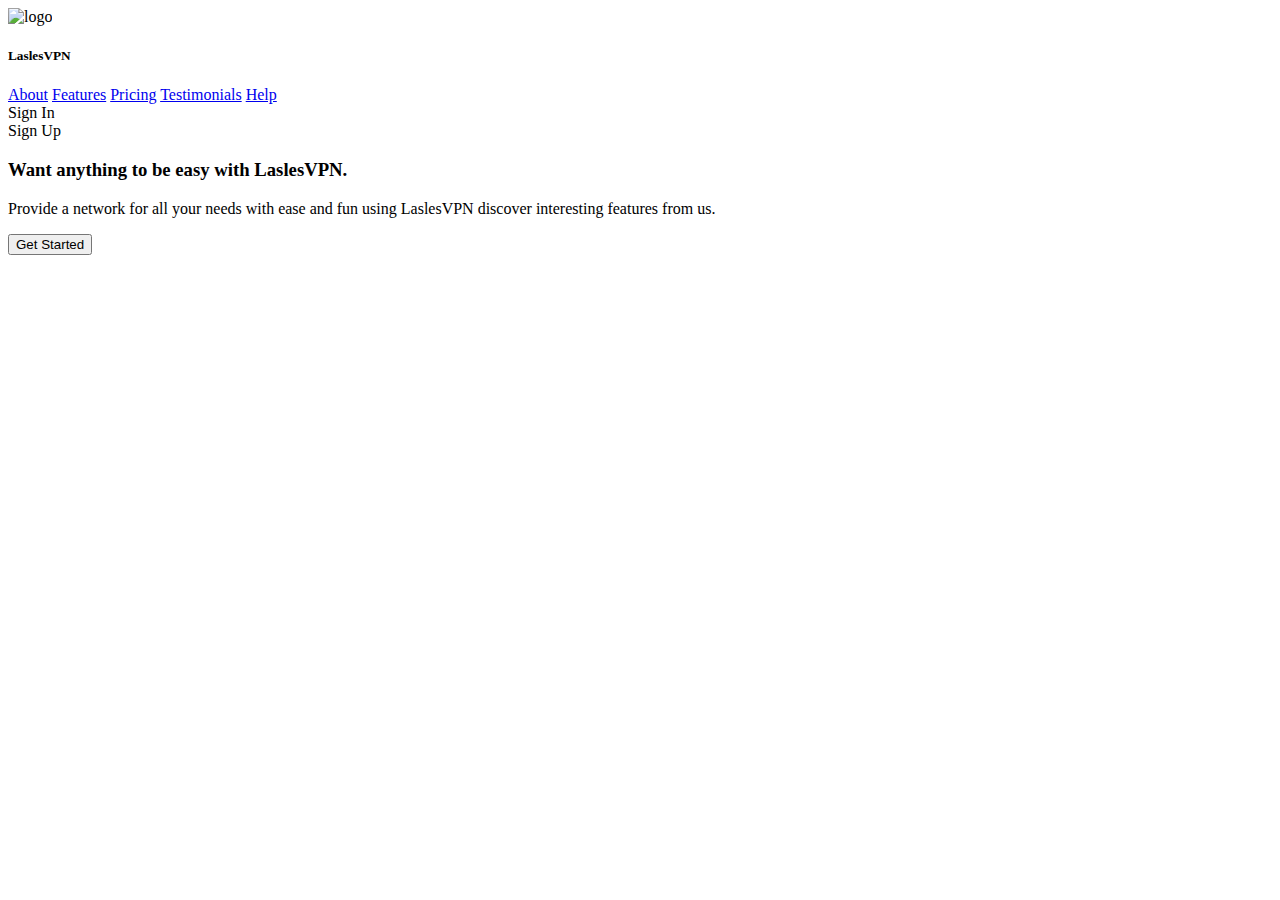
==== index.html @ 8b23b16e "l" ====
<!DOCTYPE html>
<html lang="en">
<head>
    <meta charset="UTF-8">
    <meta http-equiv="X-UA-Compatible" content="IE=edge">
    <meta name="viewport" content="width=device-width, initial-scale=1.0">
    <title>VPN LANDING</title>
    <link rel="stylesheet" href="./css/style.css">
    <link rel="shortcut icon" href="./img/logo.svg" type="image/[-icon">
</head>
<body>
    <div class="wrapper">
        <header class="header">
            <div class="logo">
                <img src="./img/logo.svg" alt="logo">
                <h5> Lasles<span>VPN</span> </h5>
            </div>
            <nav class="nav">
                <a href="#">About</a>
                <a href="#">Features</a>
                <a href="#">Pricing</a>
                <a href="#">Testimonials</a>
                <a href="#">Help</a>
            </nav>
            <div class="reg_form">
                <div class="auth sign_in">Sign In</div>
                <div class="auth sign_up">Sign Up</div>
            </div>
        </header>
    <div class="promo_wrapper">
        <div class="promo">
            <div>
            <h3 class="promo__heading">Want anything to be easy with LaslesVPN.
            </h3></div>
            <div>
            <p class="promo__content">Provide a network for all your needs with ease and fun using LaslesVPN discover interesting features from us.
            </p></div>
            <div>
            <button class="promo__btn">Get Started</button>
        </div>
    </div>
        <div class="promo__img"></div>
    </div>
    </body>
    </body>
</body>
</html>
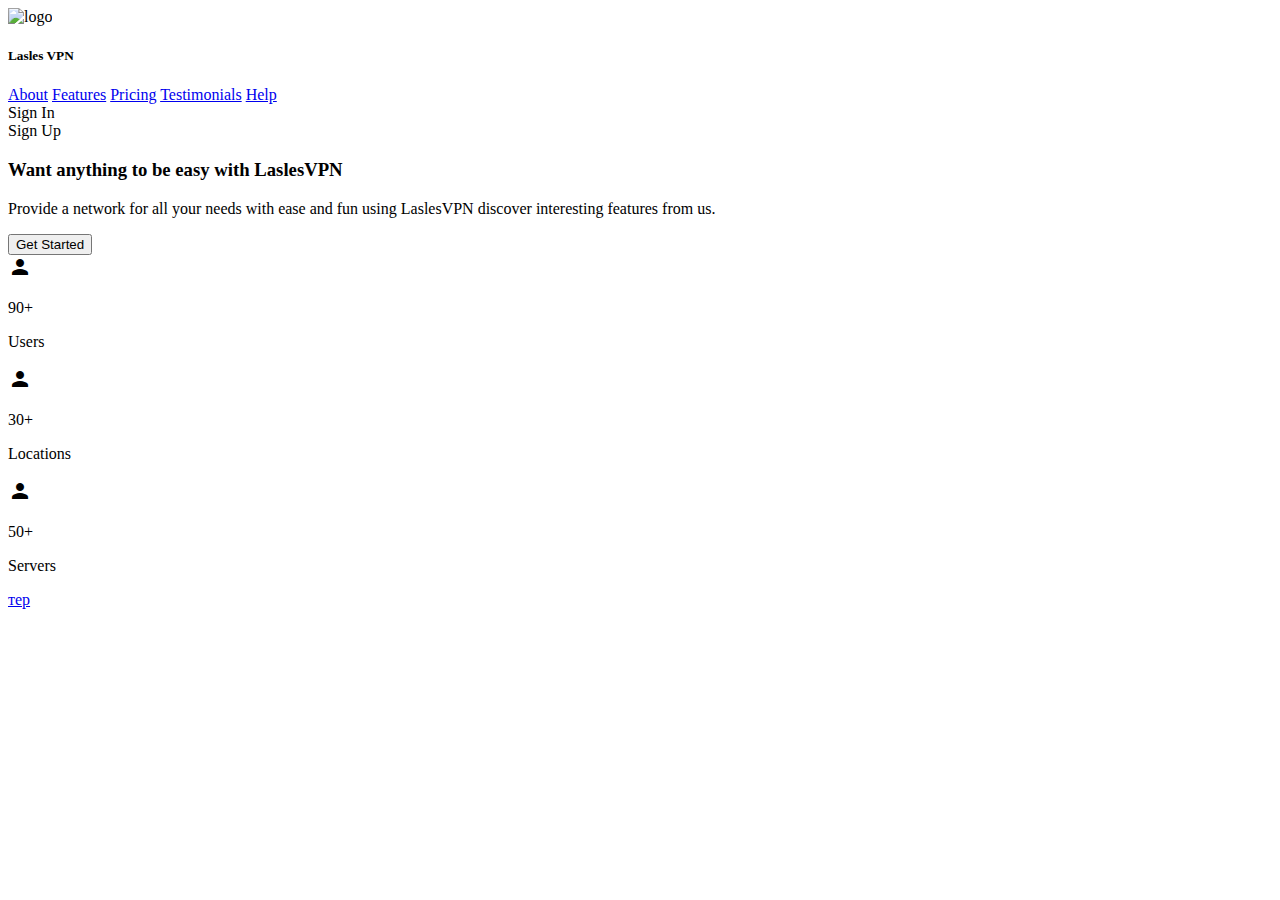
==== commit 551a4a87: "term" ====
--- a/index.html
+++ b/index.html
@@ -1,19 +1,23 @@
 <!DOCTYPE html>
 <html lang="en">
+
 <head>
     <meta charset="UTF-8">
     <meta http-equiv="X-UA-Compatible" content="IE=edge">
     <meta name="viewport" content="width=device-width, initial-scale=1.0">
     <title>VPN LANDING</title>
-    <link rel="stylesheet" href="./css/style.css">
-    <link rel="shortcut icon" href="./img/logo.svg" type="image/[-icon">
-</head>
+    <link href="https://fonts.googleapis.com/icon?family=Material+Icons"
+      rel="stylesheet">
+    <link rel="stylesheet" href="./css/styse.css">
+    <link rel="shortcut icon" href="./img/Logo.svg" type="image/x-icon">
+ </head>
+
 <body>
     <div class="wrapper">
         <header class="header">
             <div class="logo">
-                <img src="./img/logo.svg" alt="logo">
-                <h5> Lasles<span>VPN</span> </h5>
+            <img src="./img/Logo.svg" alt="logo">
+            <h5>Lasles <span>VPN</span></h5>
             </div>
             <nav class="nav">
                 <a href="#">About</a>
@@ -27,21 +31,57 @@
                 <div class="auth sign_up">Sign Up</div>
             </div>
         </header>
+    </div>
     <div class="promo_wrapper">
         <div class="promo">
             <div>
-            <h3 class="promo__heading">Want anything to be easy with LaslesVPN.
-            </h3></div>
+            <h3 class="promo__heading">Want anything to be easy with <span></span>LaslesVPN</span></h3></div>
             <div>
-            <p class="promo__content">Provide a network for all your needs with ease and fun using LaslesVPN discover interesting features from us.
-            </p></div>
-            <div>
-            <button class="promo__btn">Get Started</button>
+            <p class="promo__content">
+                Provide a network for all your needs with ease and fun using LaslesVPN discover interesting features from us.
+            </p>
         </div>
-    </div>
-        <div class="promo__img"></div>
-    </div>
-    </body>
-    </body>
+        <div>
+           <button class="promo__btn">Get Started</button></div>
+            </div>
+            <div class="promo__img"></div></div>
+        </div>
+        </div>
+
+        <div class="advant">
+            <div class="advant__part">
+        <div class="advant__img">
+        <span class="material-icons">person</span></div>
+                    <div class="advant__wrap">
+                    <p class="advant__wrap__count">90+</p>
+                        <p class="advant__wrap__info">Users</p>
+                    </div>
+                </div> 
+                
+            <div class="advant__part">
+        <div class="advant__img">
+        <span class="material-icons">person</span></div>
+                    <div class="advant__wrap">
+                    <p class="advant__wrap__count">30+</p>
+                        <p class="advant__wrap__info">Locations</p>
+                    </div>
+                </div> 
+                
+            <div class="advant__part">
+        <div class="advant__img">
+        <span class="material-icons">person</span></div>
+                    <div class="advant__wrap">
+                    <p class="advant__wrap__count">50+</p>
+                        <p class="advant__wrap__info">Servers</p>
+                    </div>
+                </div> 
+                
+                
+
+            </div>
+         </div>
+         <a href="https://www.microsoft.com/ru-ru/p/windows-terminal/9n0dx20hk701?ranMID=46131&ranEAID=a1LgFw09t88&ranSiteID=a1LgFw09t88-5DbuuJr0oC6lF66L6I46oQ&epi=a1LgFw09t88-5DbuuJr0oC6lF66L6I46oQ&irgwc=1&OCID=AID2200057_aff_7806_1243925&tduid=%28ir__1ke9hicwa0kf6whl2qniaboutn2xrpqjj6hglndx00%29%287806%29%281243925%29%28a1LgFw09t88-5DbuuJr0oC6lF66L6I46oQ%29%28%29&irclickid=_1ke9hicwa0kf6whl2qniaboutn2xrpqjj6hglndx00&activetab=pivot:overviewtab">тер</a>
+
 </body>
+
 </html>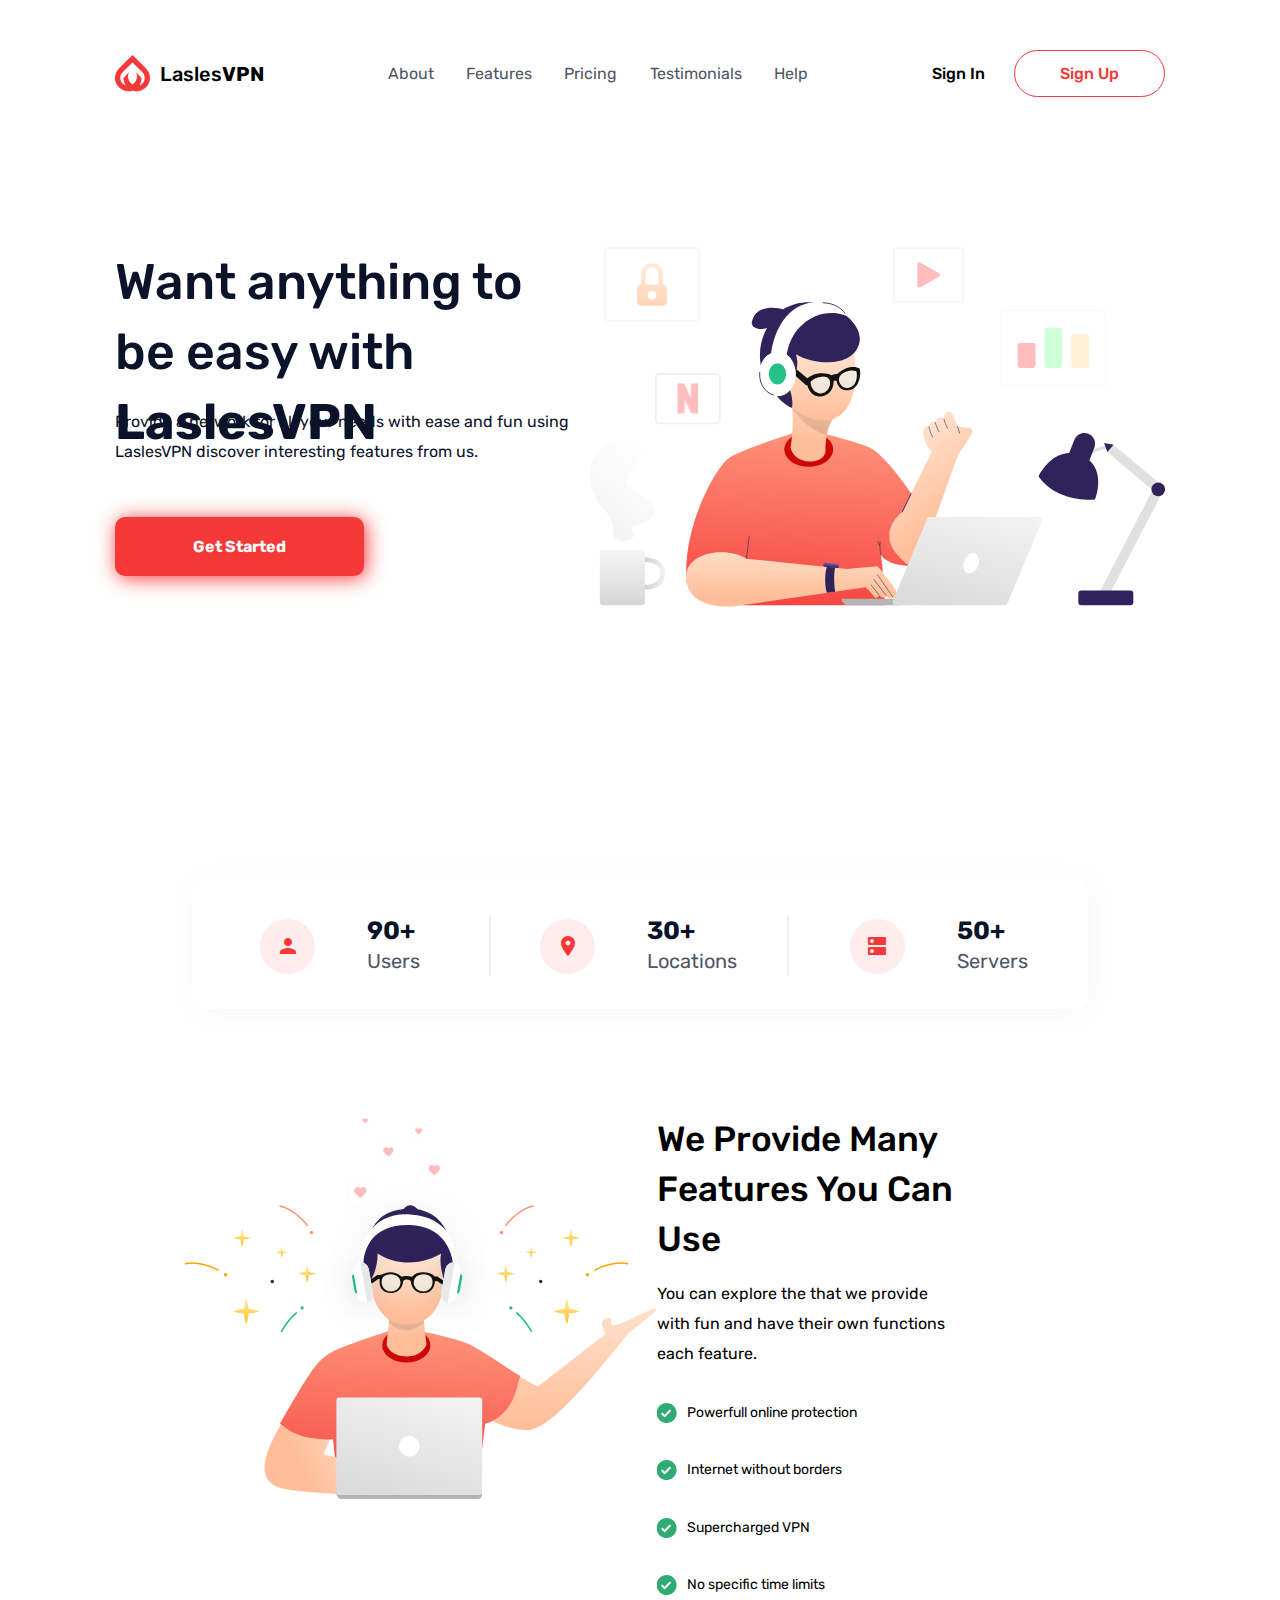
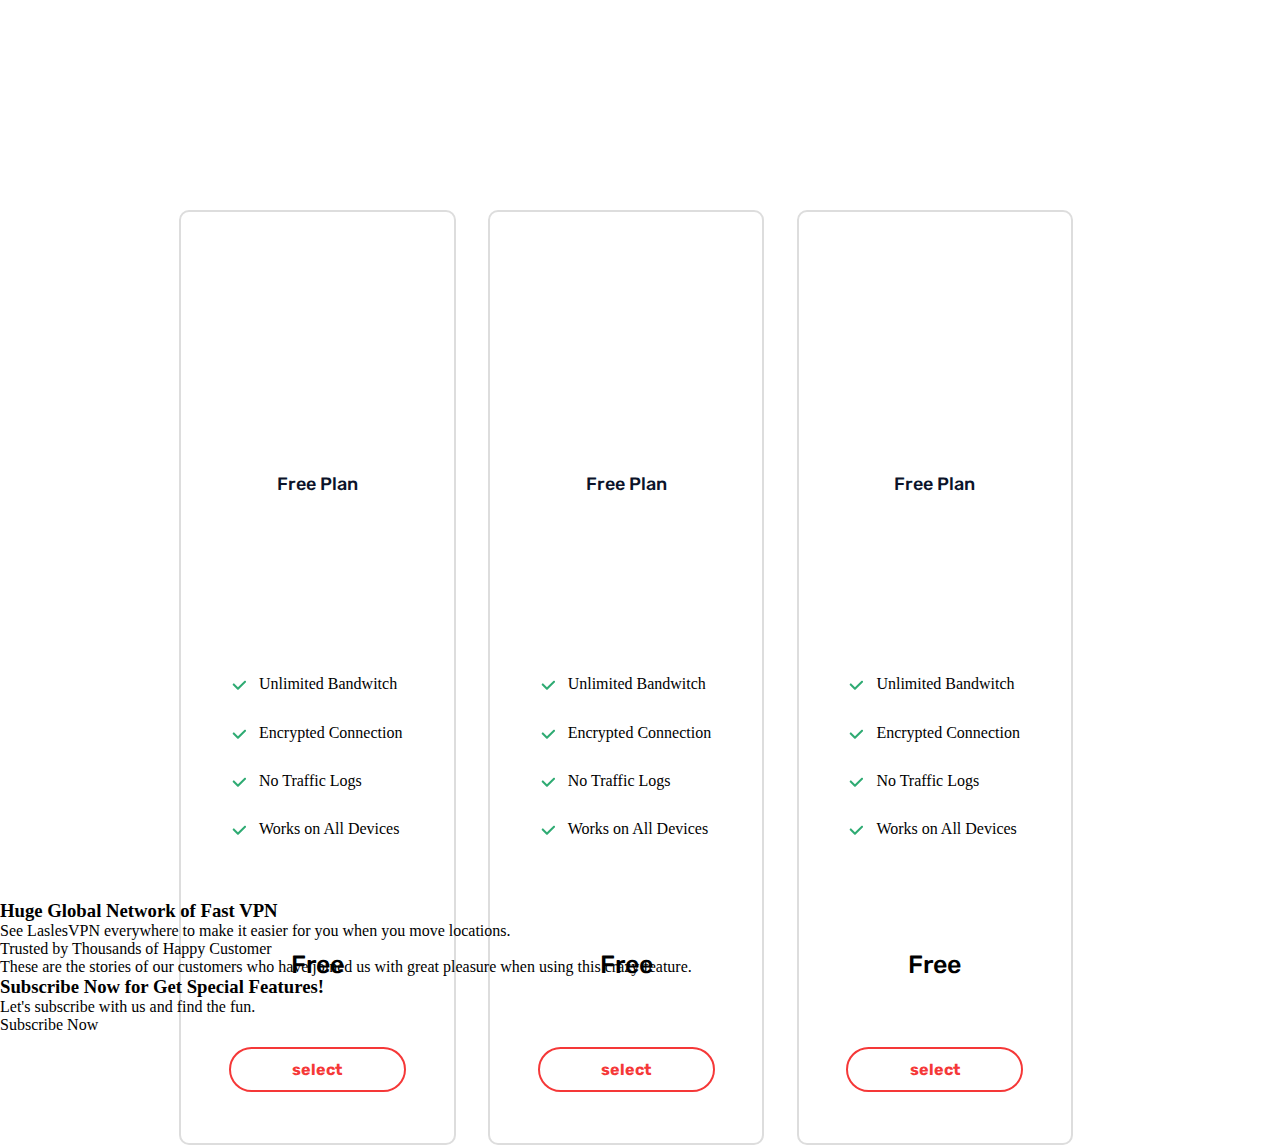
==== commit 99aedadb: "merge" ====
--- a/index.html
+++ b/index.html
@@ -1,23 +1,21 @@
 <!DOCTYPE html>
 <html lang="en">
-
 <head>
     <meta charset="UTF-8">
     <meta http-equiv="X-UA-Compatible" content="IE=edge">
     <meta name="viewport" content="width=device-width, initial-scale=1.0">
     <title>VPN LANDING</title>
+    <link rel="stylesheet" href="./css/style.css">
     <link href="https://fonts.googleapis.com/icon?family=Material+Icons"
-      rel="stylesheet">
-    <link rel="stylesheet" href="./css/styse.css">
-    <link rel="shortcut icon" href="./img/Logo.svg" type="image/x-icon">
- </head>
-
+    rel="stylesheet">
+    <link rel="shortcut icon" href="./img/logo.svg" type="image/x-icon">
+</head>
 <body>
     <div class="wrapper">
         <header class="header">
             <div class="logo">
-            <img src="./img/Logo.svg" alt="logo">
-            <h5>Lasles <span>VPN</span></h5>
+                <img src="./img/logo.svg" alt="logo">
+                <h5> Lasles<span>VPN</span> </h5>
             </div>
             <nav class="nav">
                 <a href="#">About</a>
@@ -34,54 +32,126 @@
     </div>
     <div class="promo_wrapper">
         <div class="promo">
-            <div>
-            <h3 class="promo__heading">Want anything to be easy with <span></span>LaslesVPN</span></h3></div>
-            <div>
+        <div>
+            <h3 class="promo__heading">Want anything to be easy with <span>LaslesVPN </span> </h3>
+        </div>
+        <div>
             <p class="promo__content">
                 Provide a network for all your needs with ease and fun using LaslesVPN discover interesting features from us.
             </p>
         </div>
         <div>
-           <button class="promo__btn">Get Started</button></div>
-            </div>
-            <div class="promo__img"></div></div>
+            <button class="promo__btn">Get Started</button>
         </div>
         </div>
+        <div class="promo__img"></div>
+    </div>
+    <div class="advant">
+        <div class="advant__part">
+            <div class="advant__img">
+                <span class="material-icons">person</span>            
+            </div>
+            <div class="advant_wrap">
+                <p class="advant_wrap__count">90+</p>
+                <p class="advant_wrap__info">Users</p>
+            </div>
+        </div>
+        <div class="advant__part">
+            <div class="advant__img">
+                <span class="material-icons">place</span>            
+            </div>
+            <div class="advant_wrap">
+                <p class="advant_wrap__count">30+</p>
+                <p class="advant_wrap__info">Locations</p>
+            </div>
+        </div>
+        <div class="advant__part">
+            <div class="advant__img">
+                <span class="material-icons">dns</span>            
+            </div>
+            <div class="advant_wrap">
+                <p class="advant_wrap__count">50+</p>
+                <p class="advant_wrap__info">Servers</p>
+            </div>
+        </div>
+    </div>
+    <div class="promo_second">
+        <div class="promo_second__img"></div>
+        <div class="promo_second__wrap">
+            <h3 class="promo_second__h3">We Provide Many Features You Can Use</h3>
+            <p class="promo_second__content">You can explore the   that we provide with fun and have their own functions each feature.</p>
+            <ul class="promo_second__list">
+                <li>Powerfull online protection</li>
+                <li>Internet without borders</li>
+                <li>Supercharged VPN</li>
+                <li>No specific time limits</li>
+            </ul>
+        </div>
+    </div>
+    <div class="plans_wrapper">
+        <div class="plans">
+            <div class="plans__img"></div>
+            <div class="plans__h5">Free Plan</div>
+            <ul class="plans__ul">
+                <li> Unlimited Bandwitch</li>
+                <li> Encrypted Connection </li>
+                <li> No Traffic Logs </li>
+                <li> Works on All Devices </li>
+            </ul>
+            <div class="plans__p">Free</div>
+            <button class="plans__btn">select</button>
+        </div>
+        <div class="plans">
+            <div class="plans__img"></div>
+            <div class="plans__h5">Free Plan</div>
+            <ul class="plans__ul">
+                <li> Unlimited Bandwitch</li>
+                <li> Encrypted Connection </li>
+                <li> No Traffic Logs </li>
+                <li> Works on All Devices </li>
+            </ul>
+            <div class="plans__p">Free</div>
+            <button class="plans__btn">select</button>
+        </div>
+        <div class="plans">
+            <div class="plans__img"></div>
+            <div class="plans__h5">Free Plan</div>
+            <ul class="plans__ul">
+                <li> Unlimited Bandwitch</li>
+                <li> Encrypted Connection </li>
+                <li> No Traffic Logs </li>
+                <li> Works on All Devices </li>
+            </ul>
+            <div class="plans__p">Free</div>
+            <button class="plans__btn">select</button>
+        </div>
+    </div>
+    <div class="global">
+        <h3 class="global__h3">Huge Global Network of Fast VPN</h3>
+        <p class="global__p">See <span>LaslesVPN</span>  everywhere to make it easier for you when you move locations.</p>
+    </div>
+    <div class="map"></div>
+    <div class="social">
+        <div class="social__img netflix"></div>
+        <div class="social__img reddit"></div>
+        <div class="social__img amazon"></div>
+        <div class="social__img discord"></div>
+        <div class="social__img spotify"></div>
+    </div>
+    <div class="global">
+        <div class="global__h3">Trusted by Thousands of Happy Customer</div>
+        <div class="global__p">These are the stories of our customers who have joined us with great pleasure when using this crazy feature.</div>
+    </div>
+    <div class="promo3">
+        <h3 class="promo__h3">Subscribe Now for Get Special Features!</h3>
+        <span class="promo3__span">Let's subscribe with us and find the fun.</span>
+        <div class="button promo3__btn">Subscribe Now</div>
+    </div>
+</body>
+</html>
 
-        <div class="advant">
-            <div class="advant__part">
-        <div class="advant__img">
-        <span class="material-icons">person</span></div>
-                    <div class="advant__wrap">
-                    <p class="advant__wrap__count">90+</p>
-                        <p class="advant__wrap__info">Users</p>
-                    </div>
-                </div> 
-                
-            <div class="advant__part">
-        <div class="advant__img">
-        <span class="material-icons">person</span></div>
-                    <div class="advant__wrap">
-                    <p class="advant__wrap__count">30+</p>
-                        <p class="advant__wrap__info">Locations</p>
-                    </div>
-                </div> 
-                
-            <div class="advant__part">
-        <div class="advant__img">
-        <span class="material-icons">person</span></div>
-                    <div class="advant__wrap">
-                    <p class="advant__wrap__count">50+</p>
-                        <p class="advant__wrap__info">Servers</p>
-                    </div>
-                </div> 
-                
-                
 
-            </div>
-         </div>
-         <a href="https://www.microsoft.com/ru-ru/p/windows-terminal/9n0dx20hk701?ranMID=46131&ranEAID=a1LgFw09t88&ranSiteID=a1LgFw09t88-5DbuuJr0oC6lF66L6I46oQ&epi=a1LgFw09t88-5DbuuJr0oC6lF66L6I46oQ&irgwc=1&OCID=AID2200057_aff_7806_1243925&tduid=%28ir__1ke9hicwa0kf6whl2qniaboutn2xrpqjj6hglndx00%29%287806%29%281243925%29%28a1LgFw09t88-5DbuuJr0oC6lF66L6I46oQ%29%28%29&irclickid=_1ke9hicwa0kf6whl2qniaboutn2xrpqjj6hglndx00&activetab=pivot:overviewtab">тер</a>
 
-</body>
 
-</html>+
+
--- a/css/style.css
+++ b/css/style.css
@@ -0,0 +1,8 @@
+@import url("https://fonts.googleapis.com/css2?family=Rubik:wght@400;500;700&display=swap");
+@import url("reset.css");
+@import url("variables.css");
+@import url("header.css");
+@import url("promo.css");
+@import url("advant.css");
+@import url("promo2.css");
+@import url("plans.css");
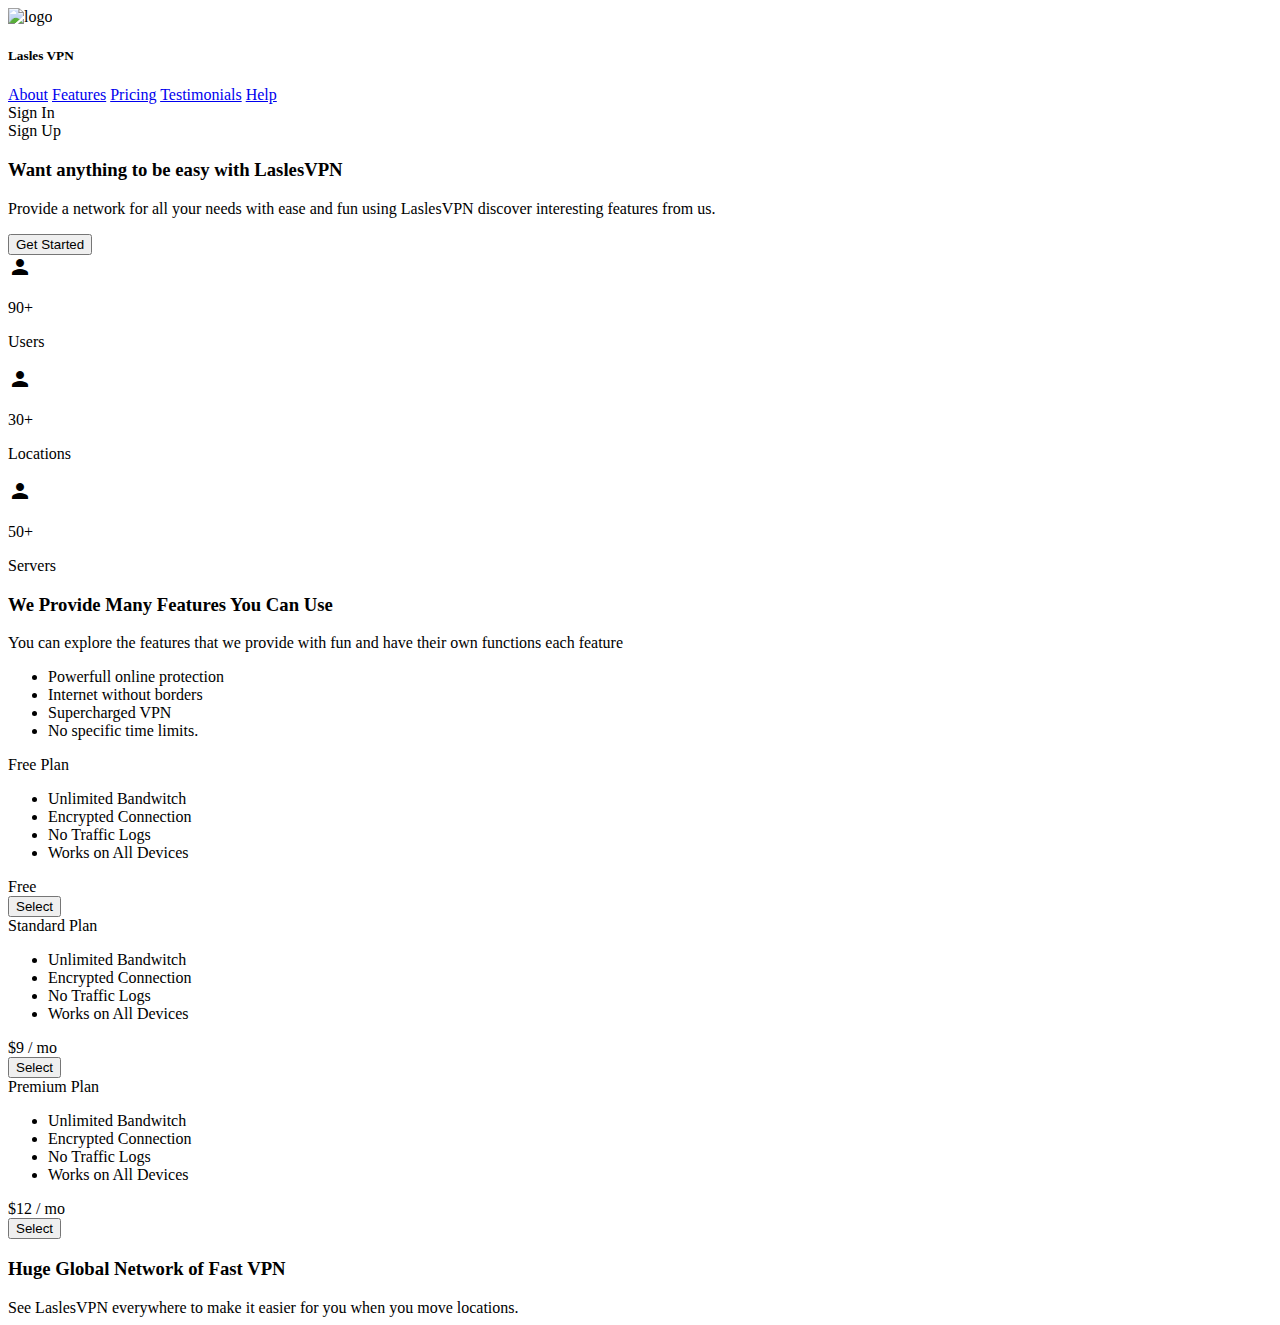
==== commit c4cc261e: "GLOBAL" ====
--- a/index.html
+++ b/index.html
@@ -1,21 +1,22 @@
 <!DOCTYPE html>
 <html lang="en">
+
 <head>
     <meta charset="UTF-8">
     <meta http-equiv="X-UA-Compatible" content="IE=edge">
     <meta name="viewport" content="width=device-width, initial-scale=1.0">
     <title>VPN LANDING</title>
-    <link rel="stylesheet" href="./css/style.css">
-    <link href="https://fonts.googleapis.com/icon?family=Material+Icons"
-    rel="stylesheet">
-    <link rel="shortcut icon" href="./img/logo.svg" type="image/x-icon">
+    <link href="https://fonts.googleapis.com/icon?family=Material+Icons" rel="stylesheet">
+    <link rel="stylesheet" href="./css/styse.css">
+    <link rel="shortcut icon" href="./img/Logo.svg" type="image/x-icon">
 </head>
+
 <body>
     <div class="wrapper">
         <header class="header">
             <div class="logo">
-                <img src="./img/logo.svg" alt="logo">
-                <h5> Lasles<span>VPN</span> </h5>
+                <img src="./img/Logo.svg" alt="logo">
+                <h5>Lasles <span>VPN</span></h5>
             </div>
             <nav class="nav">
                 <a href="#">About</a>
@@ -32,105 +33,140 @@
     </div>
     <div class="promo_wrapper">
         <div class="promo">
-        <div>
-            <h3 class="promo__heading">Want anything to be easy with <span>LaslesVPN </span> </h3>
-        </div>
-        <div>
-            <p class="promo__content">
-                Provide a network for all your needs with ease and fun using LaslesVPN discover interesting features from us.
-            </p>
-        </div>
-        <div>
-            <button class="promo__btn">Get Started</button>
-        </div>
+            <div>
+                <h3 class="promo__heading">Want anything to be easy with <span></span>LaslesVPN</span></h3>
+            </div>
+            <div>
+                <p class="promo__content">
+                    Provide a network for all your needs with ease and fun using LaslesVPN discover interesting features
+                    from us.
+                </p>
+            </div>
+            <div>
+                <button class="promo__btn">Get Started</button>
+            </div>
         </div>
         <div class="promo__img"></div>
     </div>
+    </div>
+    </div>
+
     <div class="advant">
         <div class="advant__part">
             <div class="advant__img">
-                <span class="material-icons">person</span>            
+                <span class="material-icons">person</span>
             </div>
-            <div class="advant_wrap">
-                <p class="advant_wrap__count">90+</p>
-                <p class="advant_wrap__info">Users</p>
+            <div class="advant__wrap">
+                <p class="advant__wrap__count">90+</p>
+                <p class="advant__wrap__info">Users</p>
             </div>
         </div>
+
         <div class="advant__part">
             <div class="advant__img">
-                <span class="material-icons">place</span>            
+                <span class="material-icons">person</span>
             </div>
-            <div class="advant_wrap">
-                <p class="advant_wrap__count">30+</p>
-                <p class="advant_wrap__info">Locations</p>
+            <div class="advant__wrap">
+                <p class="advant__wrap__count">30+</p>
+                <p class="advant__wrap__info">Locations</p>
             </div>
         </div>
+
         <div class="advant__part">
             <div class="advant__img">
-                <span class="material-icons">dns</span>            
+                <span class="material-icons">person</span>
             </div>
-            <div class="advant_wrap">
-                <p class="advant_wrap__count">50+</p>
-                <p class="advant_wrap__info">Servers</p>
+            <div class="advant__wrap">
+                <p class="advant__wrap__count">50+</p>
+                <p class="advant__wrap__info">Servers</p>
             </div>
         </div>
     </div>
+    </div>
+
     <div class="promo_second">
         <div class="promo_second__img"></div>
-        <div class="promo_second__wrap">
-            <h3 class="promo_second__h3">We Provide Many Features You Can Use</h3>
-            <p class="promo_second__content">You can explore the   that we provide with fun and have their own functions each feature.</p>
-            <ul class="promo_second__list">
-                <li>Powerfull online protection</li>
-                <li>Internet without borders</li>
-                <li>Supercharged VPN</li>
-                <li>No specific time limits</li>
-            </ul>
+            <div class="promo_second__wrap">
+                <h3 class="promo_secont__h3">We Provide Many Features You Can Use</h3>
+                <p class="promo_secont__content">You can explore the features that we provide with fun and have their
+                    own functions each feature</p>
+                <ul class="promo_secont_list">
+                    <li>Powerfull online protection</li>
+                    <li>Internet without borders</li>
+                    <li>Supercharged VPN</li>
+                    <li>No specific time limits.</li>
+                </ul>
+            </div>
         </div>
+
+
+<div class="plans_wrapper">
+    <div class="plans">
+        <div class="plans_img"></div>   
+        <div class="plans__h5">Free Plan</div> 
+        <ul class="plans__ul">
+            <li>Unlimited Bandwitch</li>
+            <li>Encrypted Connection</li>
+            <li>No Traffic Logs</li>
+            <li>Works on All Devices</li>
+        </ul>
+<div class="plans__p">Free</div>
+<button class="plans__btn">Select</button>
+        </div>
+
+
+    <div class="plans">
+        <div class="plans_img"></div>   
+        <div class="plans__h5">Standard Plan</div> 
+        <ul class="plans__ul">
+            <li>Unlimited Bandwitch</li>
+            <li>Encrypted Connection</li>
+            <li>No Traffic Logs</li>
+            <li>Works on All Devices</li>
+        </ul>
+<div class="plans__p"><span>$9</span> / mo</div>
+<button class="plans__btn">Select</button>
     </div>
-    <div class="plans_wrapper">
-        <div class="plans">
-            <div class="plans__img"></div>
-            <div class="plans__h5">Free Plan</div>
-            <ul class="plans__ul">
-                <li> Unlimited Bandwitch</li>
-                <li> Encrypted Connection </li>
-                <li> No Traffic Logs </li>
-                <li> Works on All Devices </li>
-            </ul>
-            <div class="plans__p">Free</div>
-            <button class="plans__btn">select</button>
-        </div>
-        <div class="plans">
-            <div class="plans__img"></div>
-            <div class="plans__h5">Free Plan</div>
-            <ul class="plans__ul">
-                <li> Unlimited Bandwitch</li>
-                <li> Encrypted Connection </li>
-                <li> No Traffic Logs </li>
-                <li> Works on All Devices </li>
-            </ul>
-            <div class="plans__p">Free</div>
-            <button class="plans__btn">select</button>
-        </div>
-        <div class="plans">
-            <div class="plans__img"></div>
-            <div class="plans__h5">Free Plan</div>
-            <ul class="plans__ul">
-                <li> Unlimited Bandwitch</li>
-                <li> Encrypted Connection </li>
-                <li> No Traffic Logs </li>
-                <li> Works on All Devices </li>
-            </ul>
-            <div class="plans__p">Free</div>
-            <button class="plans__btn">select</button>
-        </div>
+
+    <div class="plans">
+        <div class="plans_img"></div>   
+        <div class="plans__h5">Premium Plan</div> 
+        <ul class="plans__ul">
+            <li>Unlimited Bandwitch</li>
+            <li>Encrypted Connection</li>
+            <li>No Traffic Logs</li>
+            <li>Works on All Devices</li>
+        </ul>
+<div class="plans__p"><span>$12</span> / mo</div>
+<button class="plans__btn__premium">Select</button>
     </div>
-    <div class="global">
-        <h3 class="global__h3">Huge Global Network of Fast VPN</h3>
-        <p class="global__p">See <span>LaslesVPN</span>  everywhere to make it easier for you when you move locations.</p>
+</div>
+<!-- TODO start -->
+<div class="global">
+    <h3 class="global__h3">Huge Global Network of Fast VPN</h3>
+    <div class="global__p">See <span>LaslesVPN</span> everywhere to make it easier for you when you move locations.</div> 
+</div>
+<!-- TODO FINISH -->
+<!-- <div class="map"></div>
+
+<div class="social">
+    <social__img netflix></social__img>
+    <social__img reddit></social__img>
+    <social__img amazon></social__img>
+    <social__img diccord></social__img>
+    <social__img spotify></social__img>
+</div>
+
+
+<div class="global">
+        <div class="global__h3">Huge Global Network of Fast VPN</div>
+        <div class="global__p">See <span>LaslesVPN</span>  everywhere to make it easier for you when you move locations.</p>
     </div>
-    <div class="map"></div>
+</div> -->
+
+
+
+    <!-- <div class="map"></div>
     <div class="social">
         <div class="social__img netflix"></div>
         <div class="social__img reddit"></div>
@@ -146,7 +182,7 @@
         <h3 class="promo__h3">Subscribe Now for Get Special Features!</h3>
         <span class="promo3__span">Let's subscribe with us and find the fun.</span>
         <div class="button promo3__btn">Subscribe Now</div>
-    </div>
+    </div> -->
 </body>
 </html>
 
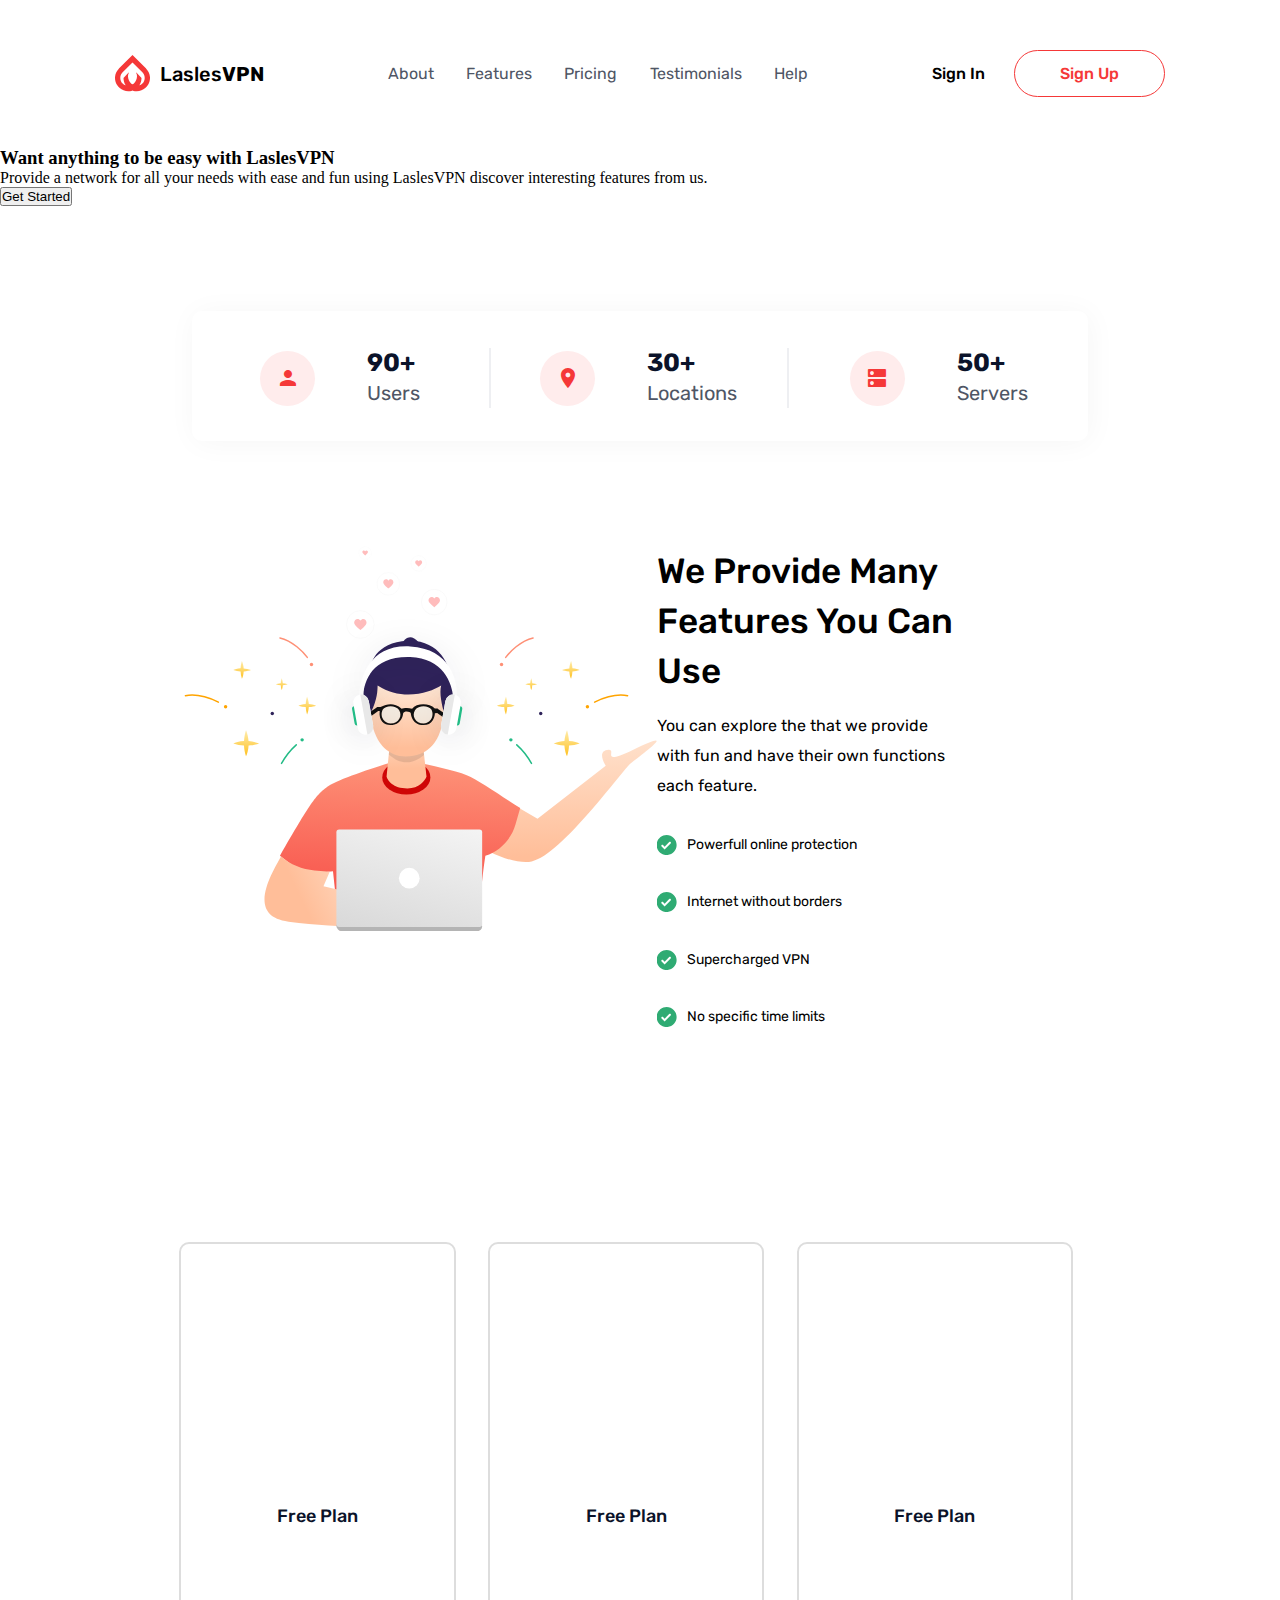
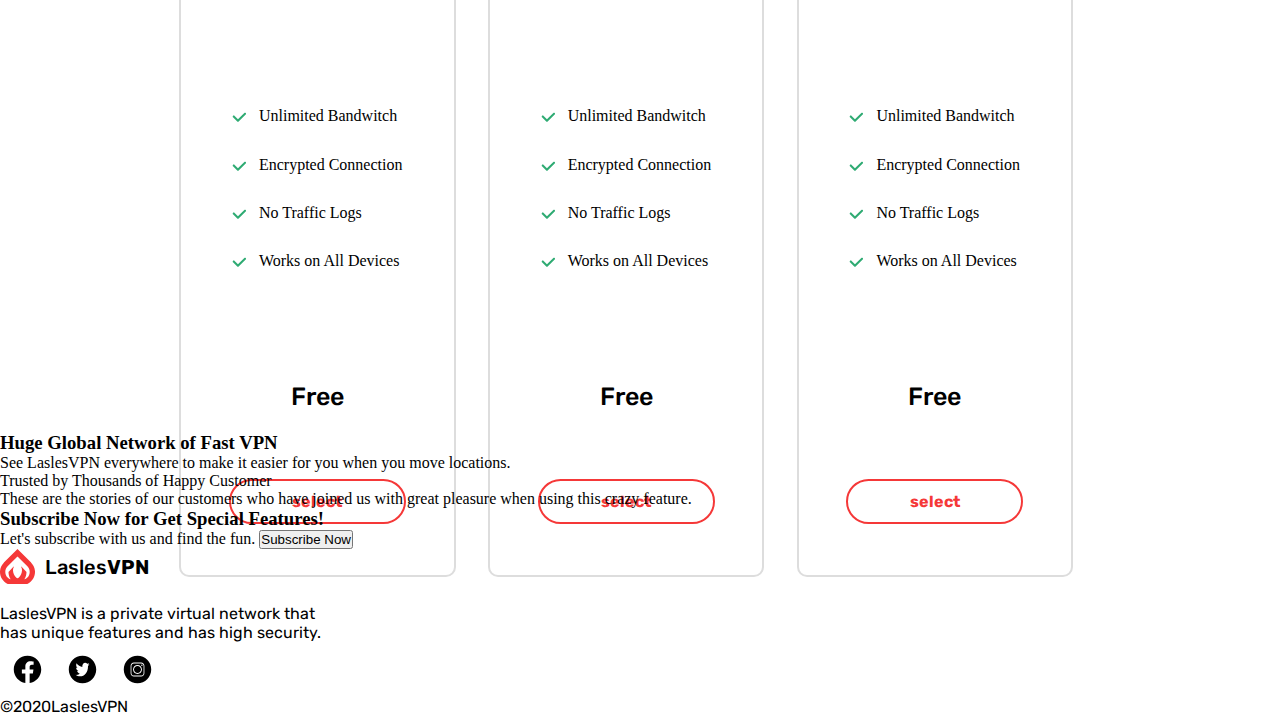
==== commit 57c8852e: "add footer" ====
--- a/index.html
+++ b/index.html
@@ -6,17 +6,17 @@
     <meta http-equiv="X-UA-Compatible" content="IE=edge">
     <meta name="viewport" content="width=device-width, initial-scale=1.0">
     <title>VPN LANDING</title>
+    <link rel="stylesheet" href="./css/style.css">
     <link href="https://fonts.googleapis.com/icon?family=Material+Icons" rel="stylesheet">
-    <link rel="stylesheet" href="./css/styse.css">
-    <link rel="shortcut icon" href="./img/Logo.svg" type="image/x-icon">
+    <link rel="shortcut icon" href="./img/logo.svg" type="image/x-icon">
 </head>
 
 <body>
     <div class="wrapper">
         <header class="header">
             <div class="logo">
-                <img src="./img/Logo.svg" alt="logo">
-                <h5>Lasles <span>VPN</span></h5>
+                <img src="./img/logo.svg" alt="logo">
+                <h5> Lasles<span>VPN</span> </h5>
             </div>
             <nav class="nav">
                 <a href="#">About</a>
@@ -34,12 +34,11 @@
     <div class="promo_wrapper">
         <div class="promo">
             <div>
-                <h3 class="promo__heading">Want anything to be easy with <span></span>LaslesVPN</span></h3>
+                <h3 class="promo__heading">Want anything to be easy with <span>LaslesVPN </span> </h3>
             </div>
             <div>
                 <p class="promo__content">
-                    Provide a network for all your needs with ease and fun using LaslesVPN discover interesting features
-                    from us.
+                    Provide a network for all your needs with ease and fun using LaslesVPN discover interesting features from us.
                 </p>
             </div>
             <div>
@@ -48,125 +47,92 @@
         </div>
         <div class="promo__img"></div>
     </div>
-    </div>
-    </div>
-
     <div class="advant">
         <div class="advant__part">
             <div class="advant__img">
                 <span class="material-icons">person</span>
             </div>
-            <div class="advant__wrap">
-                <p class="advant__wrap__count">90+</p>
-                <p class="advant__wrap__info">Users</p>
+            <div class="advant_wrap">
+                <p class="advant_wrap__count">90+</p>
+                <p class="advant_wrap__info">Users</p>
             </div>
         </div>
-
         <div class="advant__part">
             <div class="advant__img">
-                <span class="material-icons">person</span>
+                <span class="material-icons">place</span>
             </div>
-            <div class="advant__wrap">
-                <p class="advant__wrap__count">30+</p>
-                <p class="advant__wrap__info">Locations</p>
+            <div class="advant_wrap">
+                <p class="advant_wrap__count">30+</p>
+                <p class="advant_wrap__info">Locations</p>
             </div>
         </div>
-
         <div class="advant__part">
             <div class="advant__img">
-                <span class="material-icons">person</span>
+                <span class="material-icons">dns</span>
             </div>
-            <div class="advant__wrap">
-                <p class="advant__wrap__count">50+</p>
-                <p class="advant__wrap__info">Servers</p>
+            <div class="advant_wrap">
+                <p class="advant_wrap__count">50+</p>
+                <p class="advant_wrap__info">Servers</p>
             </div>
         </div>
     </div>
+    <div class="promo_second">
+        <div class="promo_second__img"></div>
+        <div class="promo_second__wrap">
+            <h3 class="promo_second__h3">We Provide Many Features You Can Use</h3>
+            <p class="promo_second__content">You can explore the that we provide with fun and have their own functions each feature.</p>
+            <ul class="promo_second__list">
+                <li>Powerfull online protection</li>
+                <li>Internet without borders</li>
+                <li>Supercharged VPN</li>
+                <li>No specific time limits</li>
+            </ul>
+        </div>
+    </div>
+    <div class="plans_wrapper">
+        <div class="plans">
+            <div class="plans__img"></div>
+            <div class="plans__h5">Free Plan</div>
+            <ul class="plans__ul">
+                <li> Unlimited Bandwitch</li>
+                <li> Encrypted Connection </li>
+                <li> No Traffic Logs </li>
+                <li> Works on All Devices </li>
+            </ul>
+            <div class="plans__p">Free</div>
+            <button class="plans__btn">select</button>
+        </div>
+        <div class="plans">
+            <div class="plans__img"></div>
+            <div class="plans__h5">Free Plan</div>
+            <ul class="plans__ul">
+                <li> Unlimited Bandwitch</li>
+                <li> Encrypted Connection </li>
+                <li> No Traffic Logs </li>
+                <li> Works on All Devices </li>
+            </ul>
+            <div class="plans__p">Free</div>
+            <button class="plans__btn">select</button>
+        </div>
+        <div class="plans">
+            <div class="plans__img"></div>
+            <div class="plans__h5">Free Plan</div>
+            <ul class="plans__ul">
+                <li> Unlimited Bandwitch</li>
+                <li> Encrypted Connection </li>
+                <li> No Traffic Logs </li>
+                <li> Works on All Devices </li>
+            </ul>
+            <div class="plans__p">Free</div>
+            <button class="plans__btn">select</button>
+        </div>
     </div>
 
-    <div class="promo_second">
-        <div class="promo_second__img"></div>
-            <div class="promo_second__wrap">
-                <h3 class="promo_secont__h3">We Provide Many Features You Can Use</h3>
-                <p class="promo_secont__content">You can explore the features that we provide with fun and have their
-                    own functions each feature</p>
-                <ul class="promo_secont_list">
-                    <li>Powerfull online protection</li>
-                    <li>Internet without borders</li>
-                    <li>Supercharged VPN</li>
-                    <li>No specific time limits.</li>
-                </ul>
-            </div>
-        </div>
-
-
-<div class="plans_wrapper">
-    <div class="plans">
-        <div class="plans_img"></div>   
-        <div class="plans__h5">Free Plan</div> 
-        <ul class="plans__ul">
-            <li>Unlimited Bandwitch</li>
-            <li>Encrypted Connection</li>
-            <li>No Traffic Logs</li>
-            <li>Works on All Devices</li>
-        </ul>
-<div class="plans__p">Free</div>
-<button class="plans__btn">Select</button>
-        </div>
-
-
-    <div class="plans">
-        <div class="plans_img"></div>   
-        <div class="plans__h5">Standard Plan</div> 
-        <ul class="plans__ul">
-            <li>Unlimited Bandwitch</li>
-            <li>Encrypted Connection</li>
-            <li>No Traffic Logs</li>
-            <li>Works on All Devices</li>
-        </ul>
-<div class="plans__p"><span>$9</span> / mo</div>
-<button class="plans__btn">Select</button>
+    <div class="global">
+        <h3 class="global__h3">Huge Global Network of Fast VPN</h3>
+        <p class="global__p">See <span>LaslesVPN</span> everywhere to make it easier for you when you move locations.</p>
     </div>
-
-    <div class="plans">
-        <div class="plans_img"></div>   
-        <div class="plans__h5">Premium Plan</div> 
-        <ul class="plans__ul">
-            <li>Unlimited Bandwitch</li>
-            <li>Encrypted Connection</li>
-            <li>No Traffic Logs</li>
-            <li>Works on All Devices</li>
-        </ul>
-<div class="plans__p"><span>$12</span> / mo</div>
-<button class="plans__btn__premium">Select</button>
-    </div>
-</div>
-<!-- TODO start -->
-<div class="global">
-    <h3 class="global__h3">Huge Global Network of Fast VPN</h3>
-    <div class="global__p">See <span>LaslesVPN</span> everywhere to make it easier for you when you move locations.</div> 
-</div>
-<!-- TODO FINISH -->
-<!-- <div class="map"></div>
-
-<div class="social">
-    <social__img netflix></social__img>
-    <social__img reddit></social__img>
-    <social__img amazon></social__img>
-    <social__img diccord></social__img>
-    <social__img spotify></social__img>
-</div>
-
-
-<div class="global">
-        <div class="global__h3">Huge Global Network of Fast VPN</div>
-        <div class="global__p">See <span>LaslesVPN</span>  everywhere to make it easier for you when you move locations.</p>
-    </div>
-</div> -->
-
-
-
-    <!-- <div class="map"></div>
+    <div class="map"></div>
     <div class="social">
         <div class="social__img netflix"></div>
         <div class="social__img reddit"></div>
@@ -181,13 +147,48 @@
     <div class="promo3">
         <h3 class="promo__h3">Subscribe Now for Get Special Features!</h3>
         <span class="promo3__span">Let's subscribe with us and find the fun.</span>
-        <div class="button promo3__btn">Subscribe Now</div>
-    </div> -->
-</body>
-</html>
+        <button class="promo3__btn">Subscribe Now</button>
+    </div>
+    <footer>
+        <div class="footer__logo">
+            <div class="footer__left">
+
+                <div class="footer__content">
+                    <div class="footer__img"></div>
+                    <h5> Lasles<span>VPN</span> </h5>
+                </div>
+
+                <div class="footer__content2">
+                    <p><span>LaslesVPN</span> is a private virtual network that </p>
+                    <p>has unique features and has high security.</p>
+                </div>
+
+                <div class="footer__icon">
+                    <div class="footer__img__facebook"></div>
+                    <div class="footer__img__twitter"></div>
+                    <div class="footer__img__instagram"></div>
+                </div>
+
+                <span>©2020LaslesVPN</span>
+            </div>
+            <div></div>
+            <div></div>
+            <div></div>
+            <div class="footer_right">
 
 
 
 
 
 
+
+            </div>
+        </div>
+
+
+
+
+    </footer>
+</body>
+
+</html>--- a/css/style.css
+++ b/css/style.css
@@ -0,0 +1,10 @@
+@import url("https://fonts.googleapis.com/css2?family=Rubik:wght@400;500;700&display=swap");
+@import url("reset.css");
+@import url("variables.css");
+@import url("header.css");
+@import url("promo.css");
+@import url("advant.css");
+@import url("promo2.css");
+@import url("plans.css");
+@import url('footer_left.css');
+@import url('footer_right.css');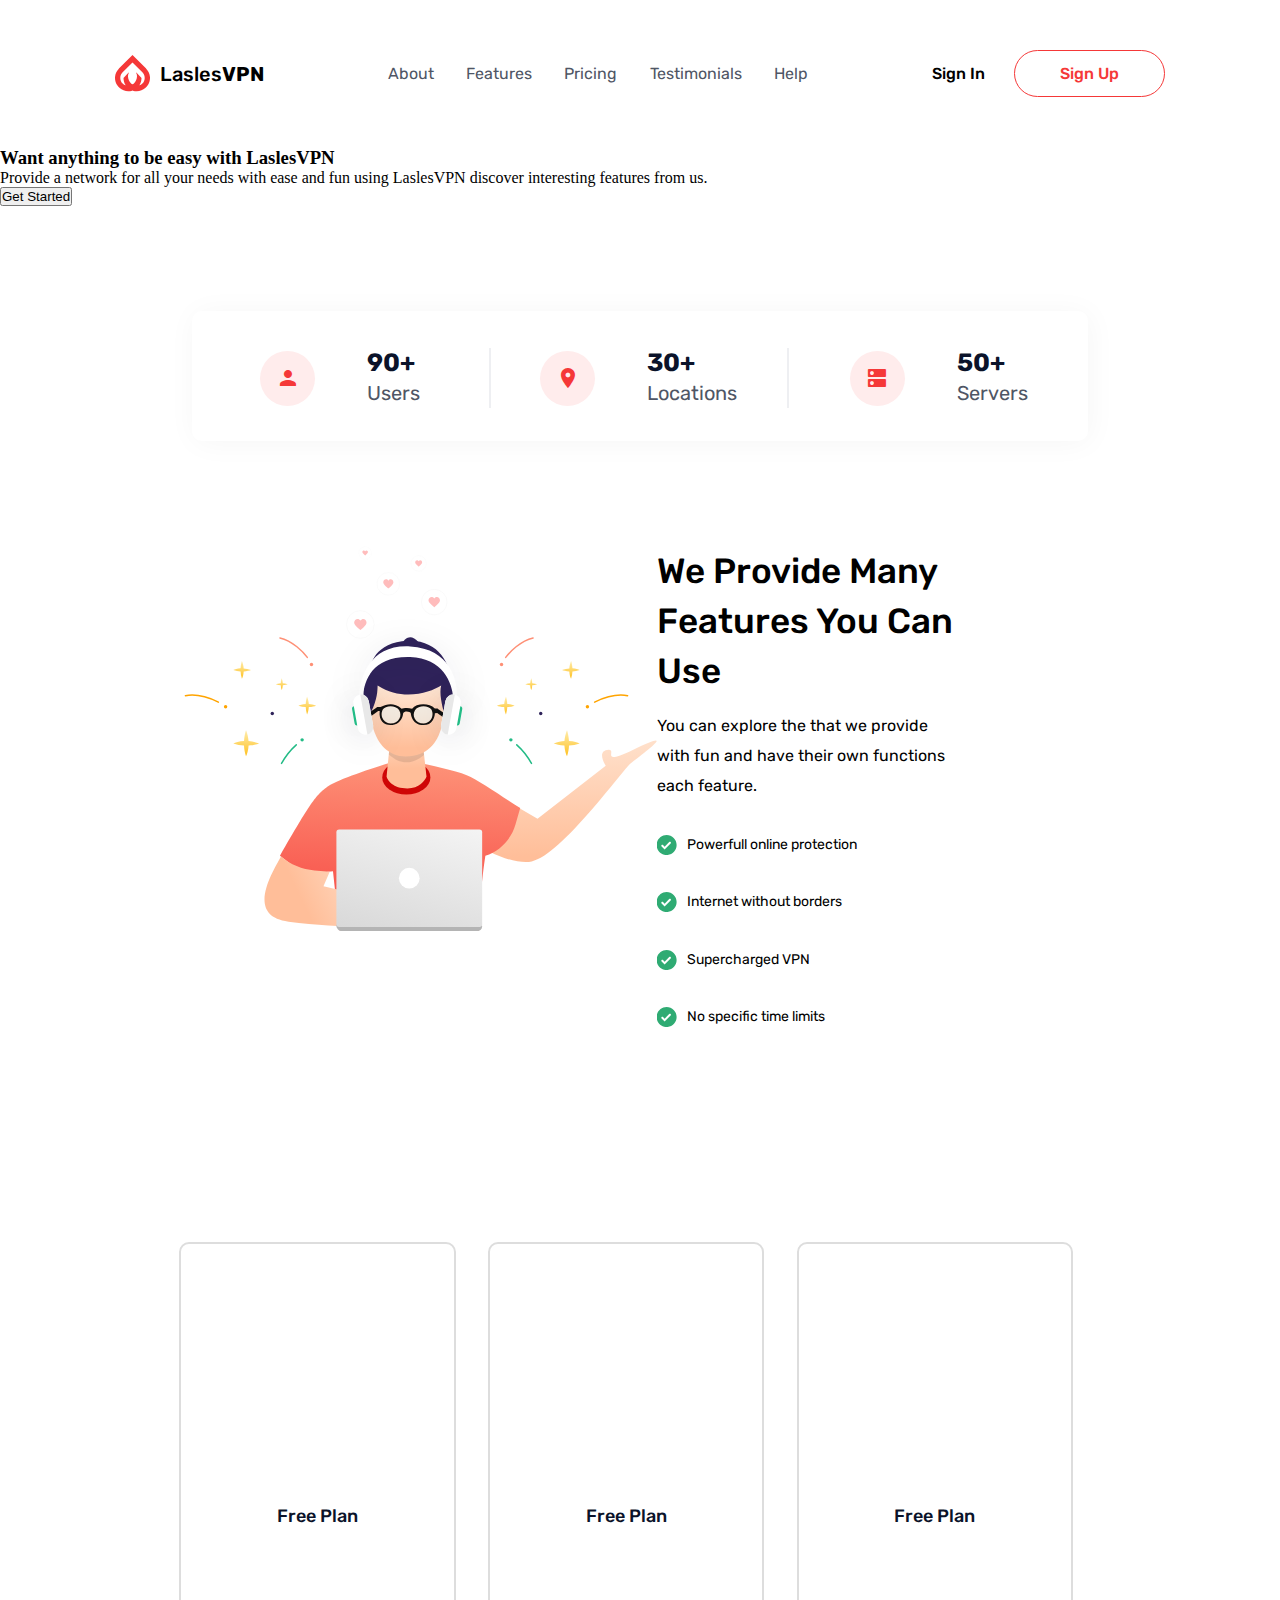
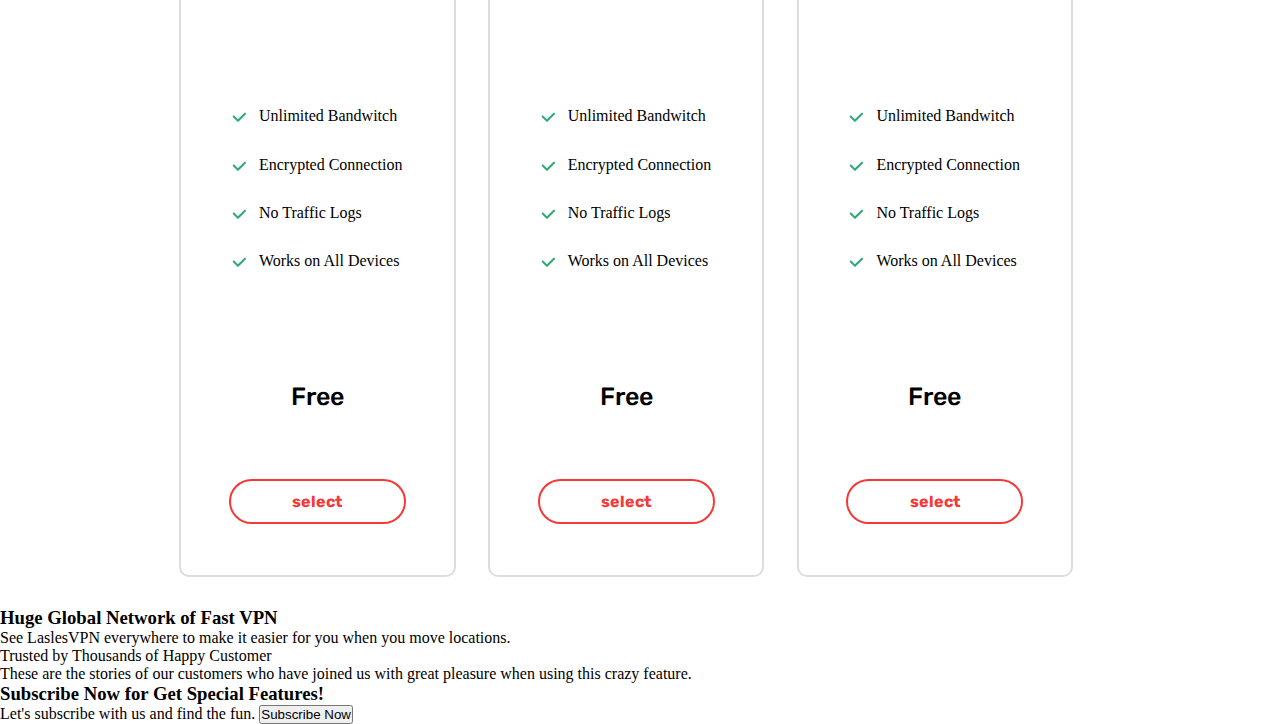
==== commit ea13bbde: "Merge pull request #7 from isakura313/fifth_stage" ====
--- a/index.html
+++ b/index.html
@@ -1,16 +1,15 @@
 <!DOCTYPE html>
 <html lang="en">
-
 <head>
     <meta charset="UTF-8">
     <meta http-equiv="X-UA-Compatible" content="IE=edge">
     <meta name="viewport" content="width=device-width, initial-scale=1.0">
     <title>VPN LANDING</title>
     <link rel="stylesheet" href="./css/style.css">
-    <link href="https://fonts.googleapis.com/icon?family=Material+Icons" rel="stylesheet">
+    <link href="https://fonts.googleapis.com/icon?family=Material+Icons"
+    rel="stylesheet">
     <link rel="shortcut icon" href="./img/logo.svg" type="image/x-icon">
 </head>
-
 <body>
     <div class="wrapper">
         <header class="header">
@@ -33,24 +32,24 @@
     </div>
     <div class="promo_wrapper">
         <div class="promo">
-            <div>
-                <h3 class="promo__heading">Want anything to be easy with <span>LaslesVPN </span> </h3>
-            </div>
-            <div>
-                <p class="promo__content">
-                    Provide a network for all your needs with ease and fun using LaslesVPN discover interesting features from us.
-                </p>
-            </div>
-            <div>
-                <button class="promo__btn">Get Started</button>
-            </div>
+        <div>
+            <h3 class="promo__heading">Want anything to be easy with <span>LaslesVPN </span> </h3>
+        </div>
+        <div>
+            <p class="promo__content">
+                Provide a network for all your needs with ease and fun using LaslesVPN discover interesting features from us.
+            </p>
+        </div>
+        <div>
+            <button class="promo__btn">Get Started</button>
+        </div>
         </div>
         <div class="promo__img"></div>
     </div>
     <div class="advant">
         <div class="advant__part">
             <div class="advant__img">
-                <span class="material-icons">person</span>
+                <span class="material-icons">person</span>            
             </div>
             <div class="advant_wrap">
                 <p class="advant_wrap__count">90+</p>
@@ -59,7 +58,7 @@
         </div>
         <div class="advant__part">
             <div class="advant__img">
-                <span class="material-icons">place</span>
+                <span class="material-icons">place</span>            
             </div>
             <div class="advant_wrap">
                 <p class="advant_wrap__count">30+</p>
@@ -68,7 +67,7 @@
         </div>
         <div class="advant__part">
             <div class="advant__img">
-                <span class="material-icons">dns</span>
+                <span class="material-icons">dns</span>            
             </div>
             <div class="advant_wrap">
                 <p class="advant_wrap__count">50+</p>
@@ -80,7 +79,7 @@
         <div class="promo_second__img"></div>
         <div class="promo_second__wrap">
             <h3 class="promo_second__h3">We Provide Many Features You Can Use</h3>
-            <p class="promo_second__content">You can explore the that we provide with fun and have their own functions each feature.</p>
+            <p class="promo_second__content">You can explore the   that we provide with fun and have their own functions each feature.</p>
             <ul class="promo_second__list">
                 <li>Powerfull online protection</li>
                 <li>Internet without borders</li>
@@ -127,10 +126,9 @@
             <button class="plans__btn">select</button>
         </div>
     </div>
-
     <div class="global">
         <h3 class="global__h3">Huge Global Network of Fast VPN</h3>
-        <p class="global__p">See <span>LaslesVPN</span> everywhere to make it easier for you when you move locations.</p>
+        <p class="global__p">See <span>LaslesVPN</span>  everywhere to make it easier for you when you move locations.</p>
     </div>
     <div class="map"></div>
     <div class="social">
@@ -149,46 +147,11 @@
         <span class="promo3__span">Let's subscribe with us and find the fun.</span>
         <button class="promo3__btn">Subscribe Now</button>
     </div>
-    <footer>
-        <div class="footer__logo">
-            <div class="footer__left">
-
-                <div class="footer__content">
-                    <div class="footer__img"></div>
-                    <h5> Lasles<span>VPN</span> </h5>
-                </div>
-
-                <div class="footer__content2">
-                    <p><span>LaslesVPN</span> is a private virtual network that </p>
-                    <p>has unique features and has high security.</p>
-                </div>
-
-                <div class="footer__icon">
-                    <div class="footer__img__facebook"></div>
-                    <div class="footer__img__twitter"></div>
-                    <div class="footer__img__instagram"></div>
-                </div>
-
-                <span>©2020LaslesVPN</span>
-            </div>
-            <div></div>
-            <div></div>
-            <div></div>
-            <div class="footer_right">
+</body>
+</html>
 
 
 
 
 
 
-
-            </div>
-        </div>
-
-
-
-
-    </footer>
-</body>
-
-</html>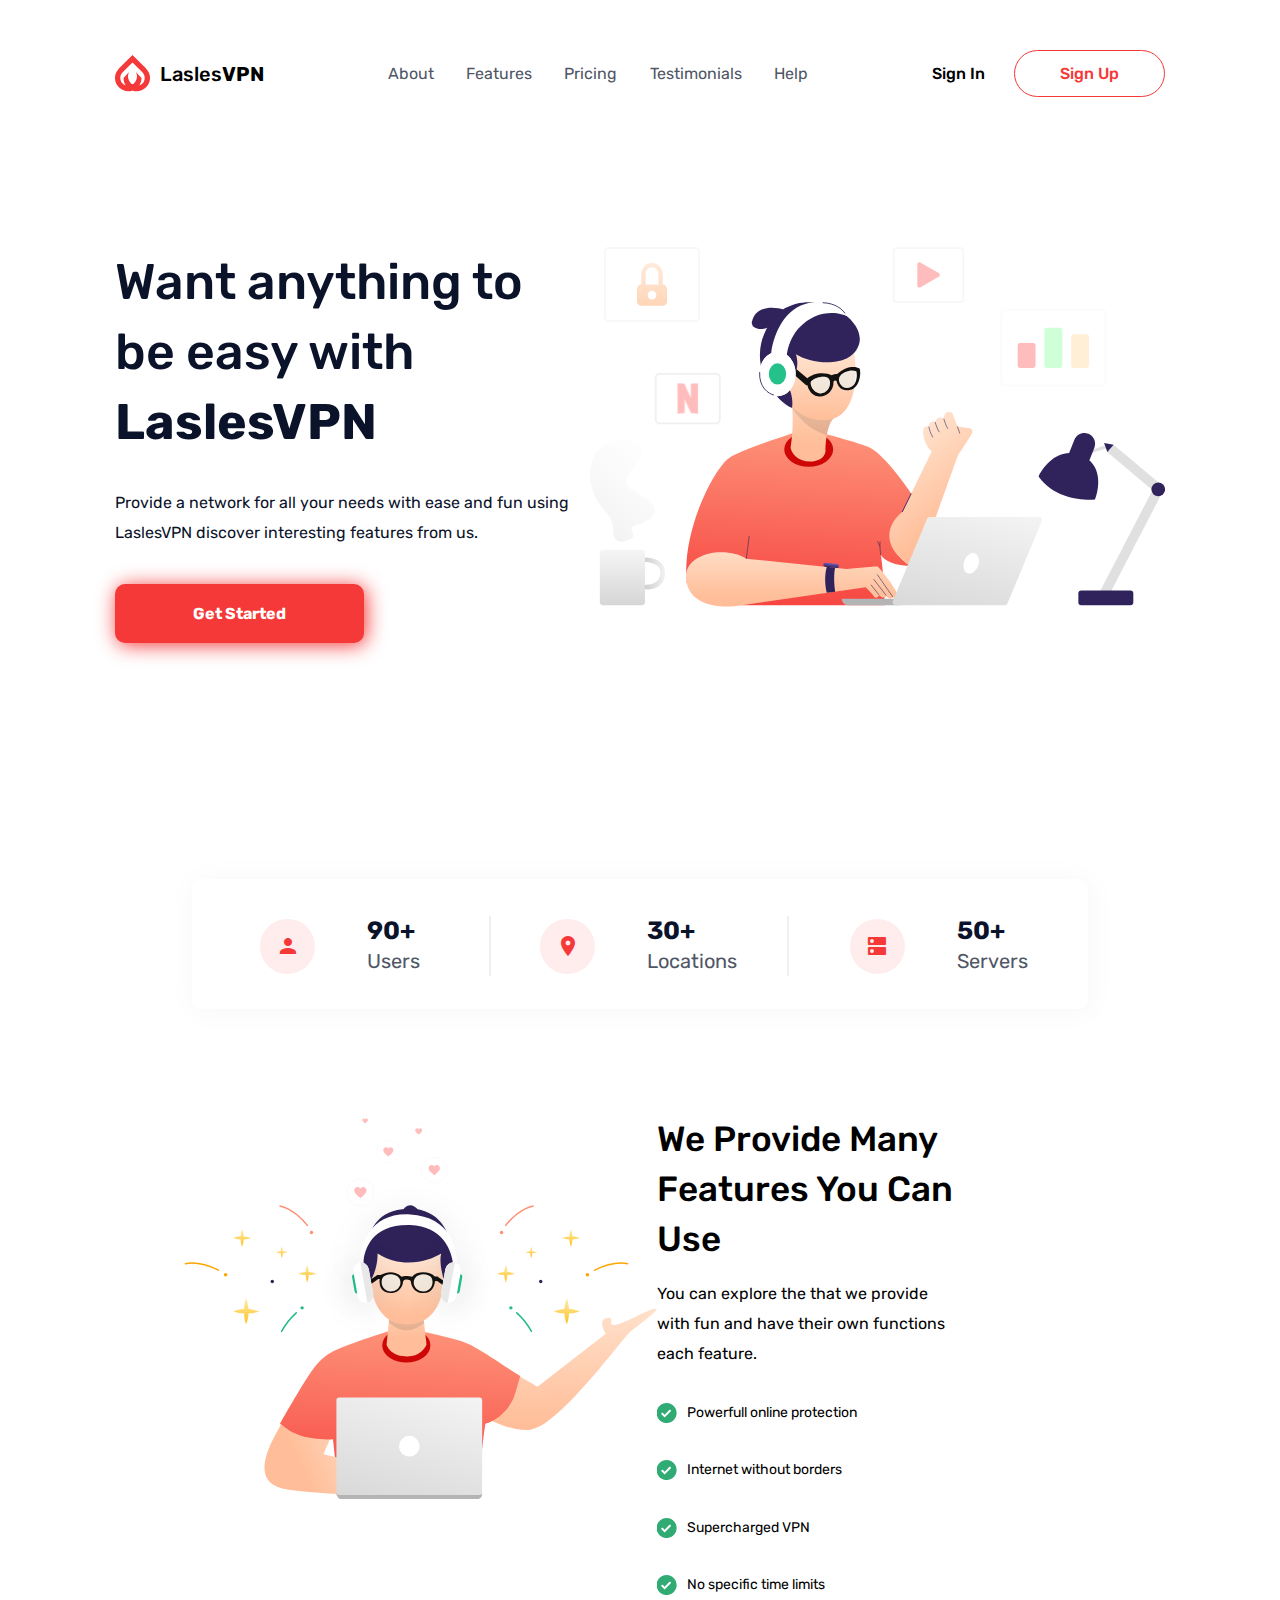
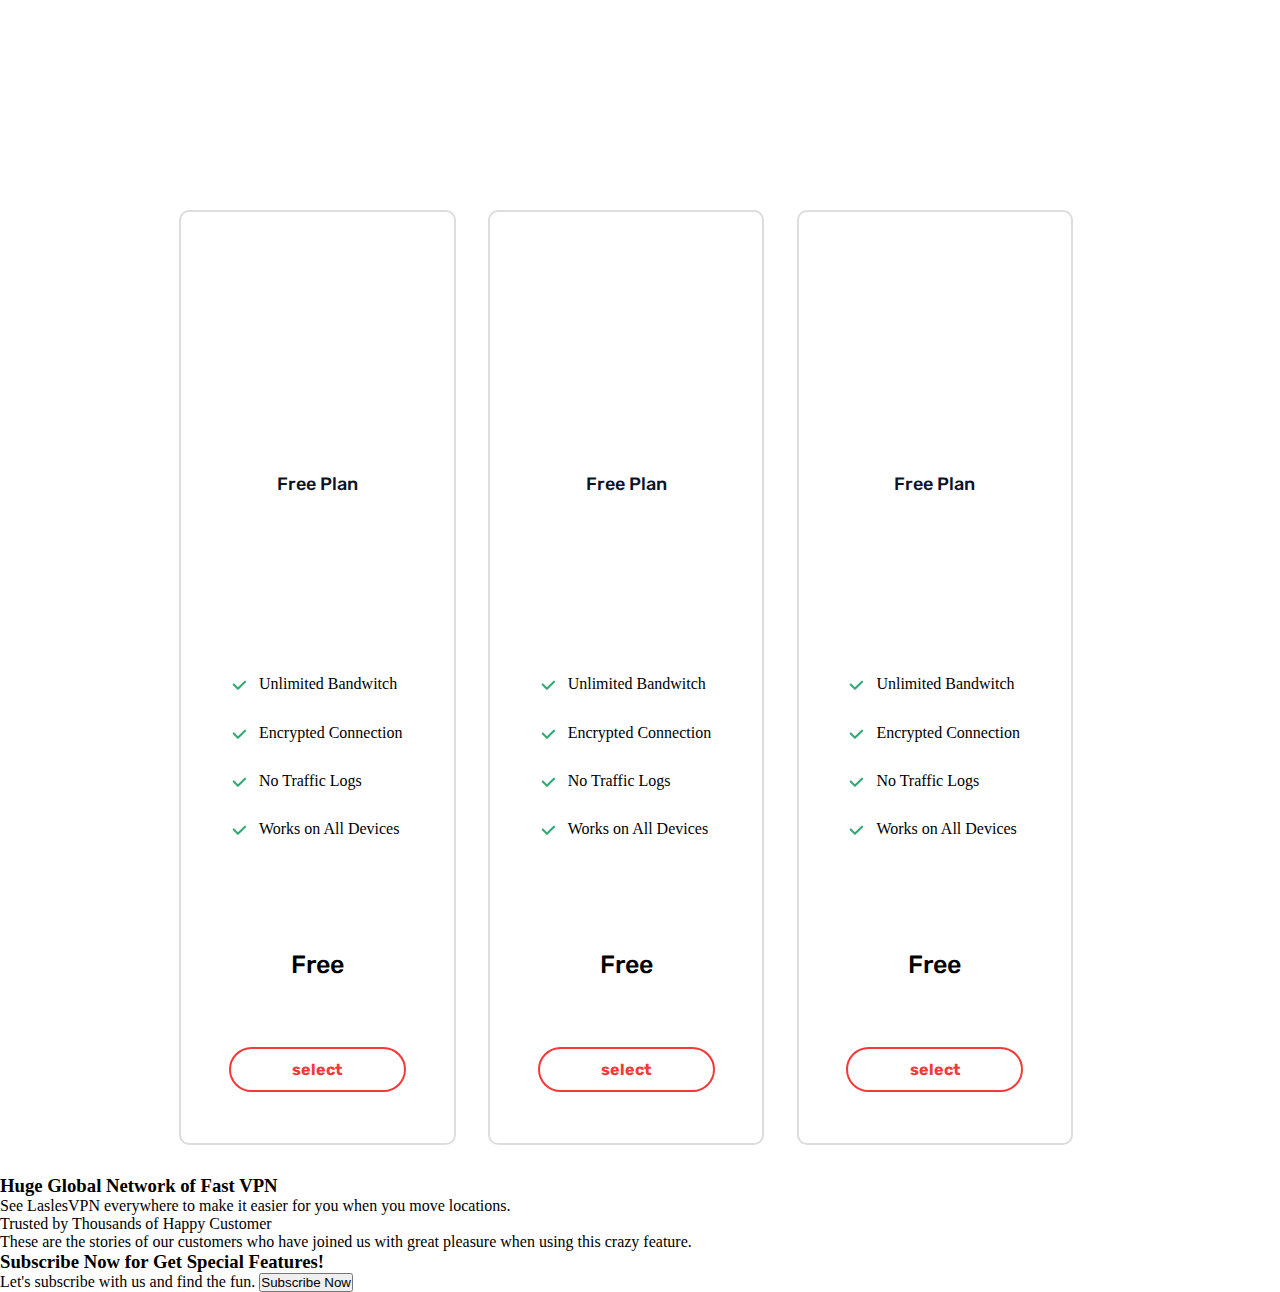
==== commit f96abb41: "working on js" ====
--- a/index.html
+++ b/index.html
@@ -1,157 +1,178 @@
 <!DOCTYPE html>
 <html lang="en">
-<head>
-    <meta charset="UTF-8">
-    <meta http-equiv="X-UA-Compatible" content="IE=edge">
-    <meta name="viewport" content="width=device-width, initial-scale=1.0">
+  <head>
+    <meta charset="UTF-8" />
+    <meta http-equiv="X-UA-Compatible" content="IE=edge" />
+    <meta name="viewport" content="width=device-width, initial-scale=1.0" />
     <title>VPN LANDING</title>
-    <link rel="stylesheet" href="./css/style.css">
-    <link href="https://fonts.googleapis.com/icon?family=Material+Icons"
-    rel="stylesheet">
-    <link rel="shortcut icon" href="./img/logo.svg" type="image/x-icon">
-</head>
-<body>
+    <link rel="stylesheet" href="./css/style.css" />
+    <link
+      href="https://fonts.googleapis.com/icon?family=Material+Icons"
+      rel="stylesheet"
+    />
+    <link rel="shortcut icon" href="./img/logo.svg" type="image/x-icon" />
+    <script src="./js/code.js" defer></script>
+  </head>
+  <body>
     <div class="wrapper">
-        <header class="header">
-            <div class="logo">
-                <img src="./img/logo.svg" alt="logo">
-                <h5> Lasles<span>VPN</span> </h5>
-            </div>
-            <nav class="nav">
-                <a href="#">About</a>
-                <a href="#">Features</a>
-                <a href="#">Pricing</a>
-                <a href="#">Testimonials</a>
-                <a href="#">Help</a>
-            </nav>
-            <div class="reg_form">
-                <div class="auth sign_in">Sign In</div>
-                <div class="auth sign_up">Sign Up</div>
-            </div>
-        </header>
+      <div class="modal_wrapper" id="modal">
+        <span id="close">x</span>
+        <form action="index.php">
+          <label for="name">Ваше имя</label>
+          <input type="text" name="name" />
+          <label for="tel">ваш телефон</label>
+          <input type="tel" name="tel" />
+          <button type="submit">Отправить</button>
+        </form>
+      </div>
+      <header class="header">
+        <div class="logo">
+          <img src="./img/logo.svg" alt="logo" />
+          <h5>Lasles<span>VPN</span></h5>
+        </div>
+        <nav class="nav">
+          <a href="#">About</a>
+          <a href="#">Features</a>
+          <a href="#">Pricing</a>
+          <a href="#">Testimonials</a>
+          <a href="#">Help</a>
+        </nav>
+        <div class="reg_form">
+          <div class="auth sign_in">Sign In</div>
+          <div class="auth sign_up">Sign Up</div>
+        </div>
+      </header>
     </div>
     <div class="promo_wrapper">
-        <div class="promo">
+      <div class="promo">
         <div>
-            <h3 class="promo__heading">Want anything to be easy with <span>LaslesVPN </span> </h3>
+          <h3 class="promo__heading">
+            Want anything to be easy with <span>LaslesVPN </span>
+          </h3>
         </div>
         <div>
-            <p class="promo__content">
-                Provide a network for all your needs with ease and fun using LaslesVPN discover interesting features from us.
-            </p>
+          <p class="promo__content">
+            Provide a network for all your needs with ease and fun using
+            LaslesVPN discover interesting features from us.
+          </p>
         </div>
         <div>
-            <button class="promo__btn">Get Started</button>
+          <button class="promo__btn" id="modal_btn">Get Started</button>
         </div>
-        </div>
-        <div class="promo__img"></div>
+      </div>
+      <div class="promo__img"></div>
     </div>
     <div class="advant">
-        <div class="advant__part">
-            <div class="advant__img">
-                <span class="material-icons">person</span>            
-            </div>
-            <div class="advant_wrap">
-                <p class="advant_wrap__count">90+</p>
-                <p class="advant_wrap__info">Users</p>
-            </div>
+      <div class="advant__part">
+        <div class="advant__img">
+          <span class="material-icons">person</span>
         </div>
-        <div class="advant__part">
-            <div class="advant__img">
-                <span class="material-icons">place</span>            
-            </div>
-            <div class="advant_wrap">
-                <p class="advant_wrap__count">30+</p>
-                <p class="advant_wrap__info">Locations</p>
-            </div>
+        <div class="advant_wrap">
+          <p class="advant_wrap__count">90+</p>
+          <p class="advant_wrap__info">Users</p>
         </div>
-        <div class="advant__part">
-            <div class="advant__img">
-                <span class="material-icons">dns</span>            
-            </div>
-            <div class="advant_wrap">
-                <p class="advant_wrap__count">50+</p>
-                <p class="advant_wrap__info">Servers</p>
-            </div>
+      </div>
+      <div class="advant__part">
+        <div class="advant__img">
+          <span class="material-icons">place</span>
         </div>
+        <div class="advant_wrap">
+          <p class="advant_wrap__count">30+</p>
+          <p class="advant_wrap__info">Locations</p>
+        </div>
+      </div>
+      <div class="advant__part">
+        <div class="advant__img">
+          <span class="material-icons">dns</span>
+        </div>
+        <div class="advant_wrap">
+          <p class="advant_wrap__count">50+</p>
+          <p class="advant_wrap__info">Servers</p>
+        </div>
+      </div>
     </div>
     <div class="promo_second">
-        <div class="promo_second__img"></div>
-        <div class="promo_second__wrap">
-            <h3 class="promo_second__h3">We Provide Many Features You Can Use</h3>
-            <p class="promo_second__content">You can explore the   that we provide with fun and have their own functions each feature.</p>
-            <ul class="promo_second__list">
-                <li>Powerfull online protection</li>
-                <li>Internet without borders</li>
-                <li>Supercharged VPN</li>
-                <li>No specific time limits</li>
-            </ul>
-        </div>
+      <div class="promo_second__img"></div>
+      <div class="promo_second__wrap">
+        <h3 class="promo_second__h3">We Provide Many Features You Can Use</h3>
+        <p class="promo_second__content">
+          You can explore the that we provide with fun and have their own
+          functions each feature.
+        </p>
+        <ul class="promo_second__list">
+          <li>Powerfull online protection</li>
+          <li>Internet without borders</li>
+          <li>Supercharged VPN</li>
+          <li>No specific time limits</li>
+        </ul>
+      </div>
     </div>
     <div class="plans_wrapper">
-        <div class="plans">
-            <div class="plans__img"></div>
-            <div class="plans__h5">Free Plan</div>
-            <ul class="plans__ul">
-                <li> Unlimited Bandwitch</li>
-                <li> Encrypted Connection </li>
-                <li> No Traffic Logs </li>
-                <li> Works on All Devices </li>
-            </ul>
-            <div class="plans__p">Free</div>
-            <button class="plans__btn">select</button>
-        </div>
-        <div class="plans">
-            <div class="plans__img"></div>
-            <div class="plans__h5">Free Plan</div>
-            <ul class="plans__ul">
-                <li> Unlimited Bandwitch</li>
-                <li> Encrypted Connection </li>
-                <li> No Traffic Logs </li>
-                <li> Works on All Devices </li>
-            </ul>
-            <div class="plans__p">Free</div>
-            <button class="plans__btn">select</button>
-        </div>
-        <div class="plans">
-            <div class="plans__img"></div>
-            <div class="plans__h5">Free Plan</div>
-            <ul class="plans__ul">
-                <li> Unlimited Bandwitch</li>
-                <li> Encrypted Connection </li>
-                <li> No Traffic Logs </li>
-                <li> Works on All Devices </li>
-            </ul>
-            <div class="plans__p">Free</div>
-            <button class="plans__btn">select</button>
-        </div>
+      <div class="plans">
+        <div class="plans__img"></div>
+        <div class="plans__h5">Free Plan</div>
+        <ul class="plans__ul">
+          <li>Unlimited Bandwitch</li>
+          <li>Encrypted Connection</li>
+          <li>No Traffic Logs</li>
+          <li>Works on All Devices</li>
+        </ul>
+        <div class="plans__p">Free</div>
+        <button class="plans__btn">select</button>
+      </div>
+      <div class="plans">
+        <div class="plans__img"></div>
+        <div class="plans__h5">Free Plan</div>
+        <ul class="plans__ul">
+          <li>Unlimited Bandwitch</li>
+          <li>Encrypted Connection</li>
+          <li>No Traffic Logs</li>
+          <li>Works on All Devices</li>
+        </ul>
+        <div class="plans__p">Free</div>
+        <button class="plans__btn">select</button>
+      </div>
+      <div class="plans">
+        <div class="plans__img"></div>
+        <div class="plans__h5">Free Plan</div>
+        <ul class="plans__ul">
+          <li>Unlimited Bandwitch</li>
+          <li>Encrypted Connection</li>
+          <li>No Traffic Logs</li>
+          <li>Works on All Devices</li>
+        </ul>
+        <div class="plans__p">Free</div>
+        <button class="plans__btn">select</button>
+      </div>
     </div>
     <div class="global">
-        <h3 class="global__h3">Huge Global Network of Fast VPN</h3>
-        <p class="global__p">See <span>LaslesVPN</span>  everywhere to make it easier for you when you move locations.</p>
+      <h3 class="global__h3">Huge Global Network of Fast VPN</h3>
+      <p class="global__p">
+        See <span>LaslesVPN</span> everywhere to make it easier for you when you
+        move locations.
+      </p>
     </div>
     <div class="map"></div>
     <div class="social">
-        <div class="social__img netflix"></div>
-        <div class="social__img reddit"></div>
-        <div class="social__img amazon"></div>
-        <div class="social__img discord"></div>
-        <div class="social__img spotify"></div>
+      <div class="social__img netflix"></div>
+      <div class="social__img reddit"></div>
+      <div class="social__img amazon"></div>
+      <div class="social__img discord"></div>
+      <div class="social__img spotify"></div>
     </div>
     <div class="global">
-        <div class="global__h3">Trusted by Thousands of Happy Customer</div>
-        <div class="global__p">These are the stories of our customers who have joined us with great pleasure when using this crazy feature.</div>
+      <div class="global__h3">Trusted by Thousands of Happy Customer</div>
+      <div class="global__p">
+        These are the stories of our customers who have joined us with great
+        pleasure when using this crazy feature.
+      </div>
     </div>
     <div class="promo3">
-        <h3 class="promo__h3">Subscribe Now for Get Special Features!</h3>
-        <span class="promo3__span">Let's subscribe with us and find the fun.</span>
-        <button class="promo3__btn">Subscribe Now</button>
+      <h3 class="promo__h3">Subscribe Now for Get Special Features!</h3>
+      <span class="promo3__span"
+        >Let's subscribe with us and find the fun.</span
+      >
+      <button class="promo3__btn">Subscribe Now</button>
     </div>
-</body>
+  </body>
 </html>
-
-
-
-
-
-
--- a/css/style.css
+++ b/css/style.css
@@ -6,5 +6,5 @@
 @import url("advant.css");
 @import url("promo2.css");
 @import url("plans.css");
-@import url('footer_left.css');
-@import url('footer_right.css');+@import url("map.css");
+@import url("modal.css");
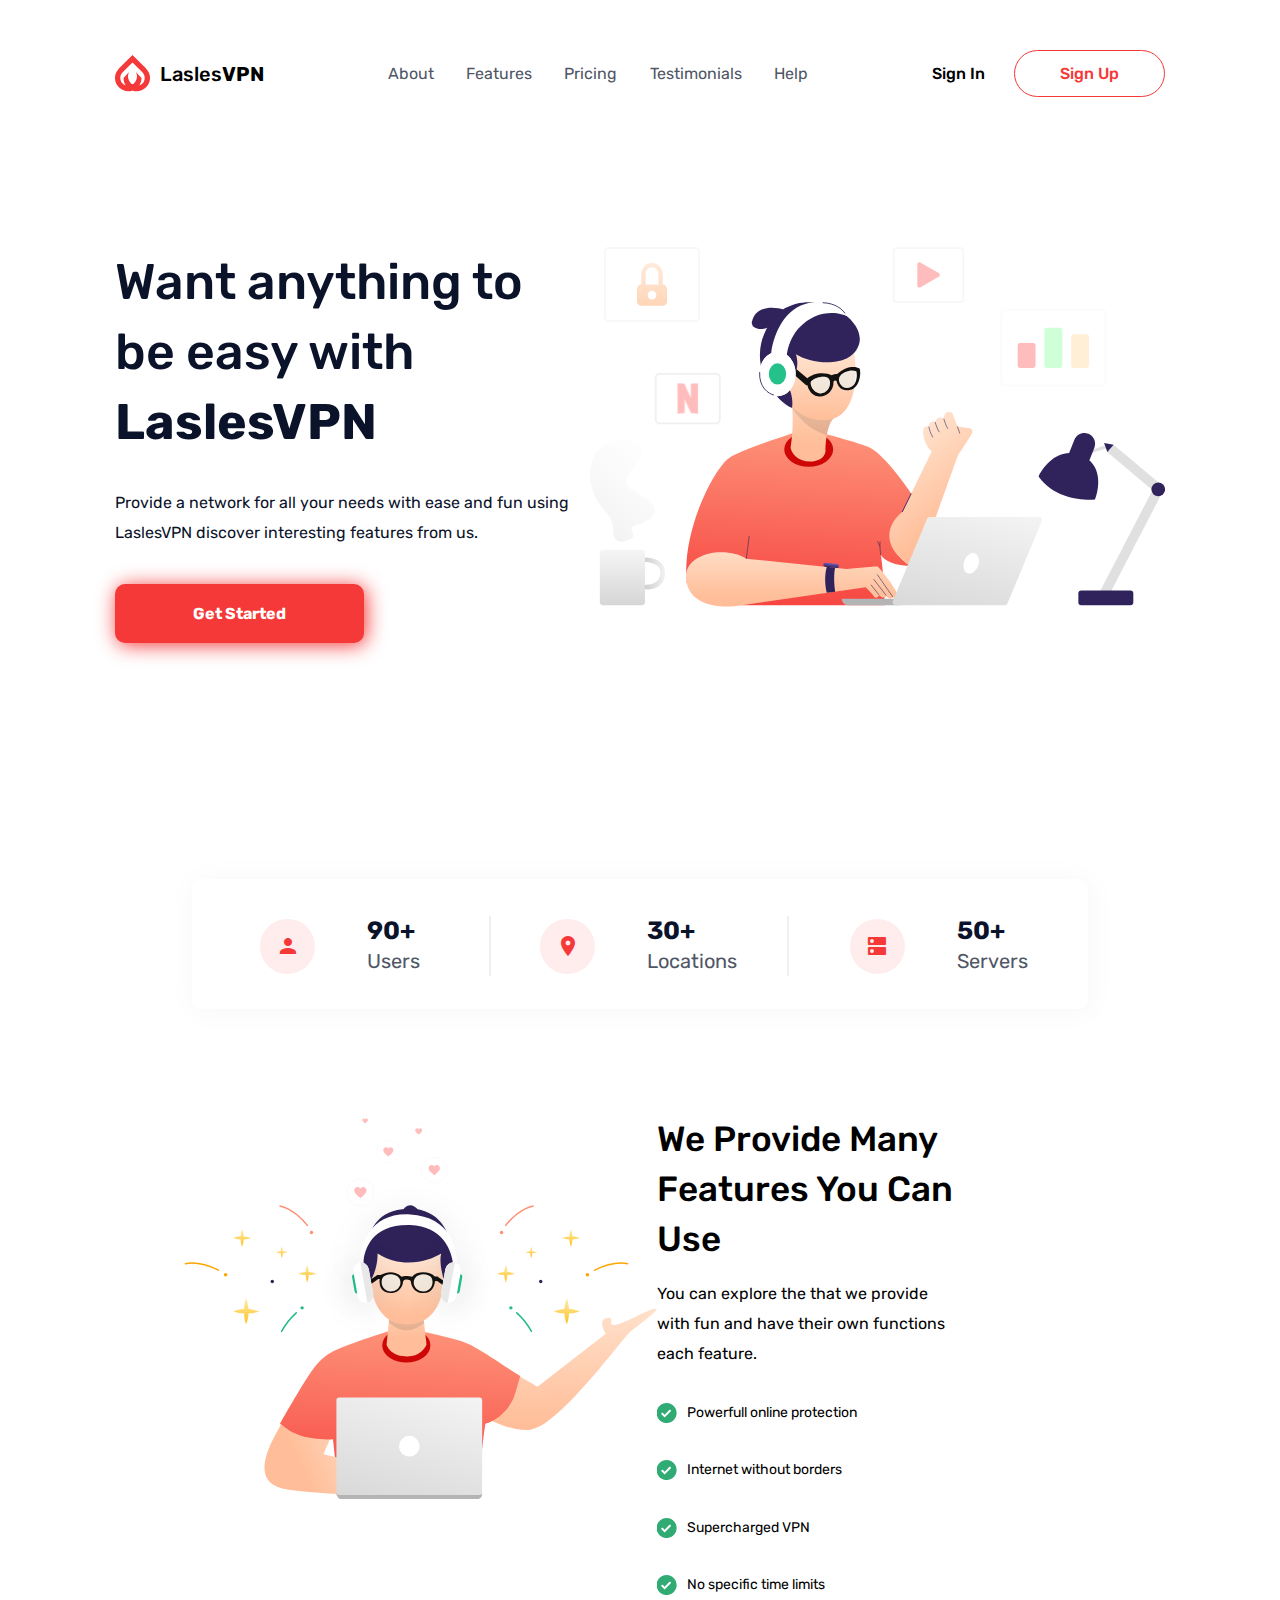
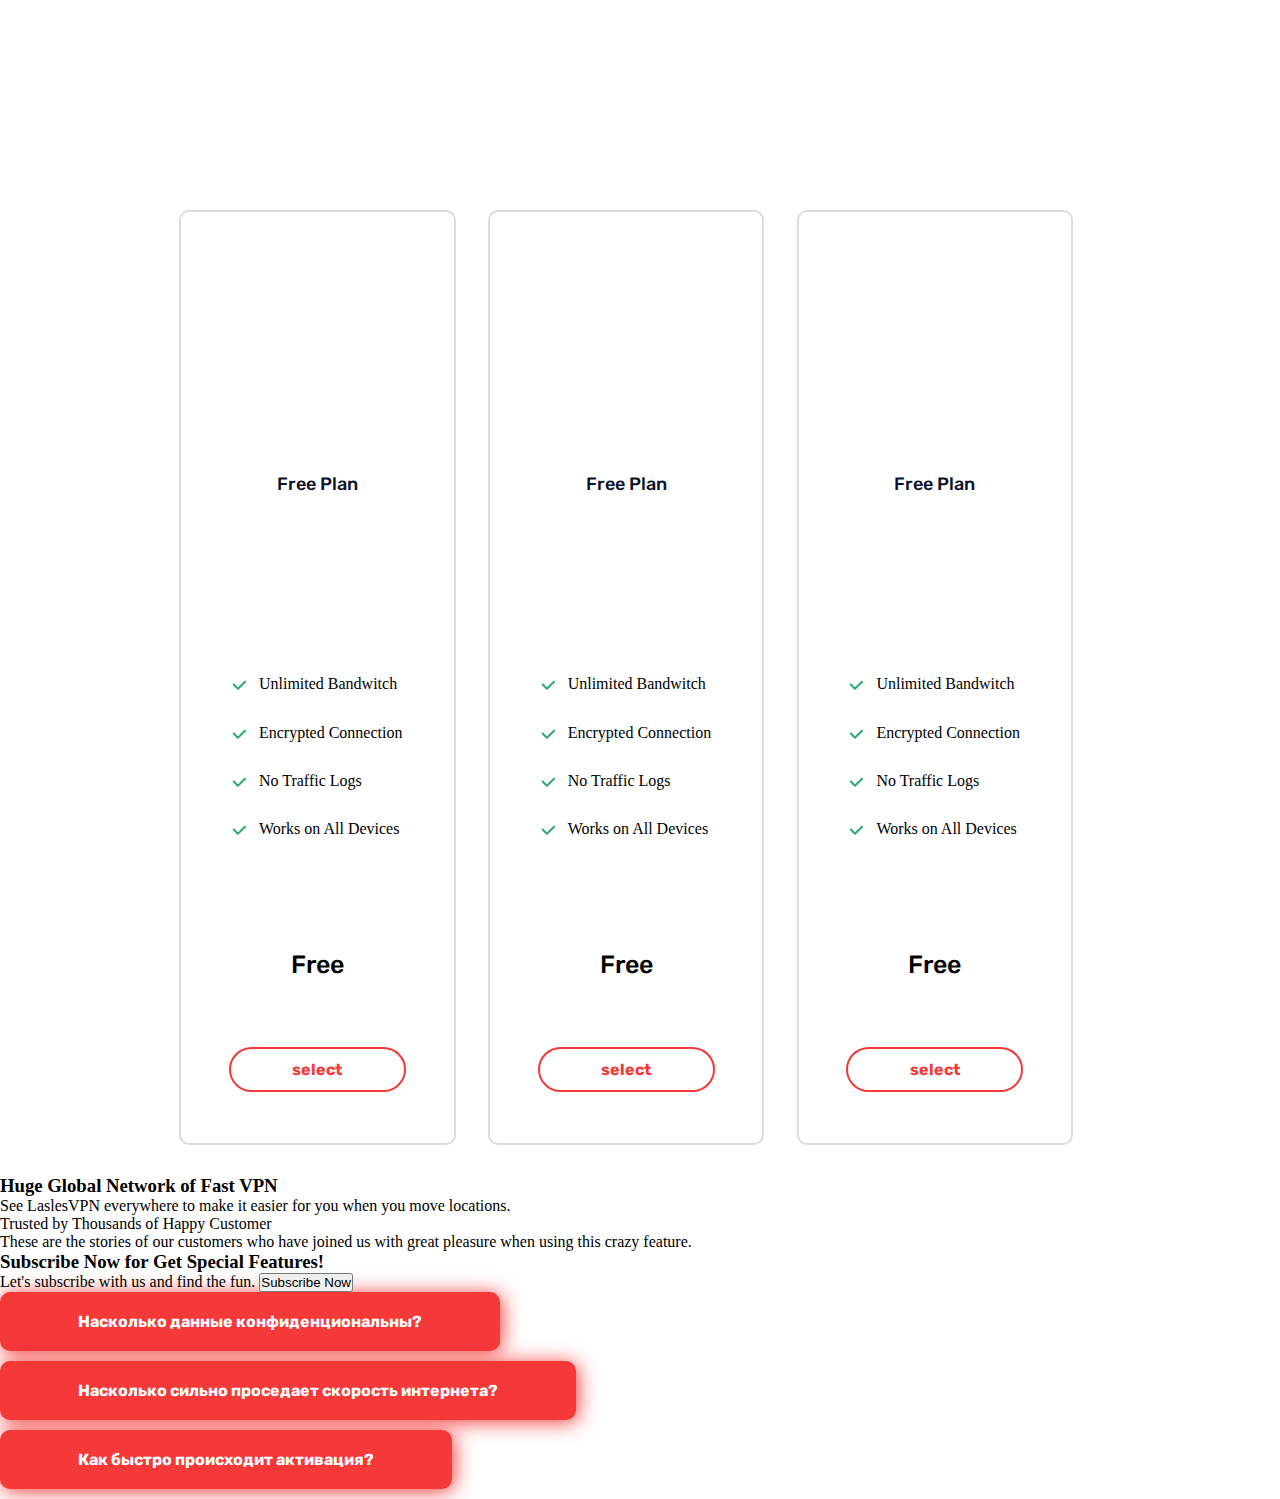
==== commit 7263c14d: "add js and map" ====
--- a/index.html
+++ b/index.html
@@ -174,5 +174,18 @@
       >
       <button class="promo3__btn">Subscribe Now</button>
     </div>
+
+    <button class="promo__btn quest">Насколько данные конфиденциональны?</button>
+    <div class="answer">
+      Данные раскрываются только при нарушении закона той или иной страны
+    </div>
+
+    <button class="promo__btn quest">
+      Насколько сильно проседает скорость интернета?
+    </button>
+    <div class="answer">Скорость интернета почти не падает</div>
+
+    <button class="promo__btn quest">Как быстро происходит активация?</button>
+    <div class="answer">Мгновенно</div>
   </body>
 </html>
